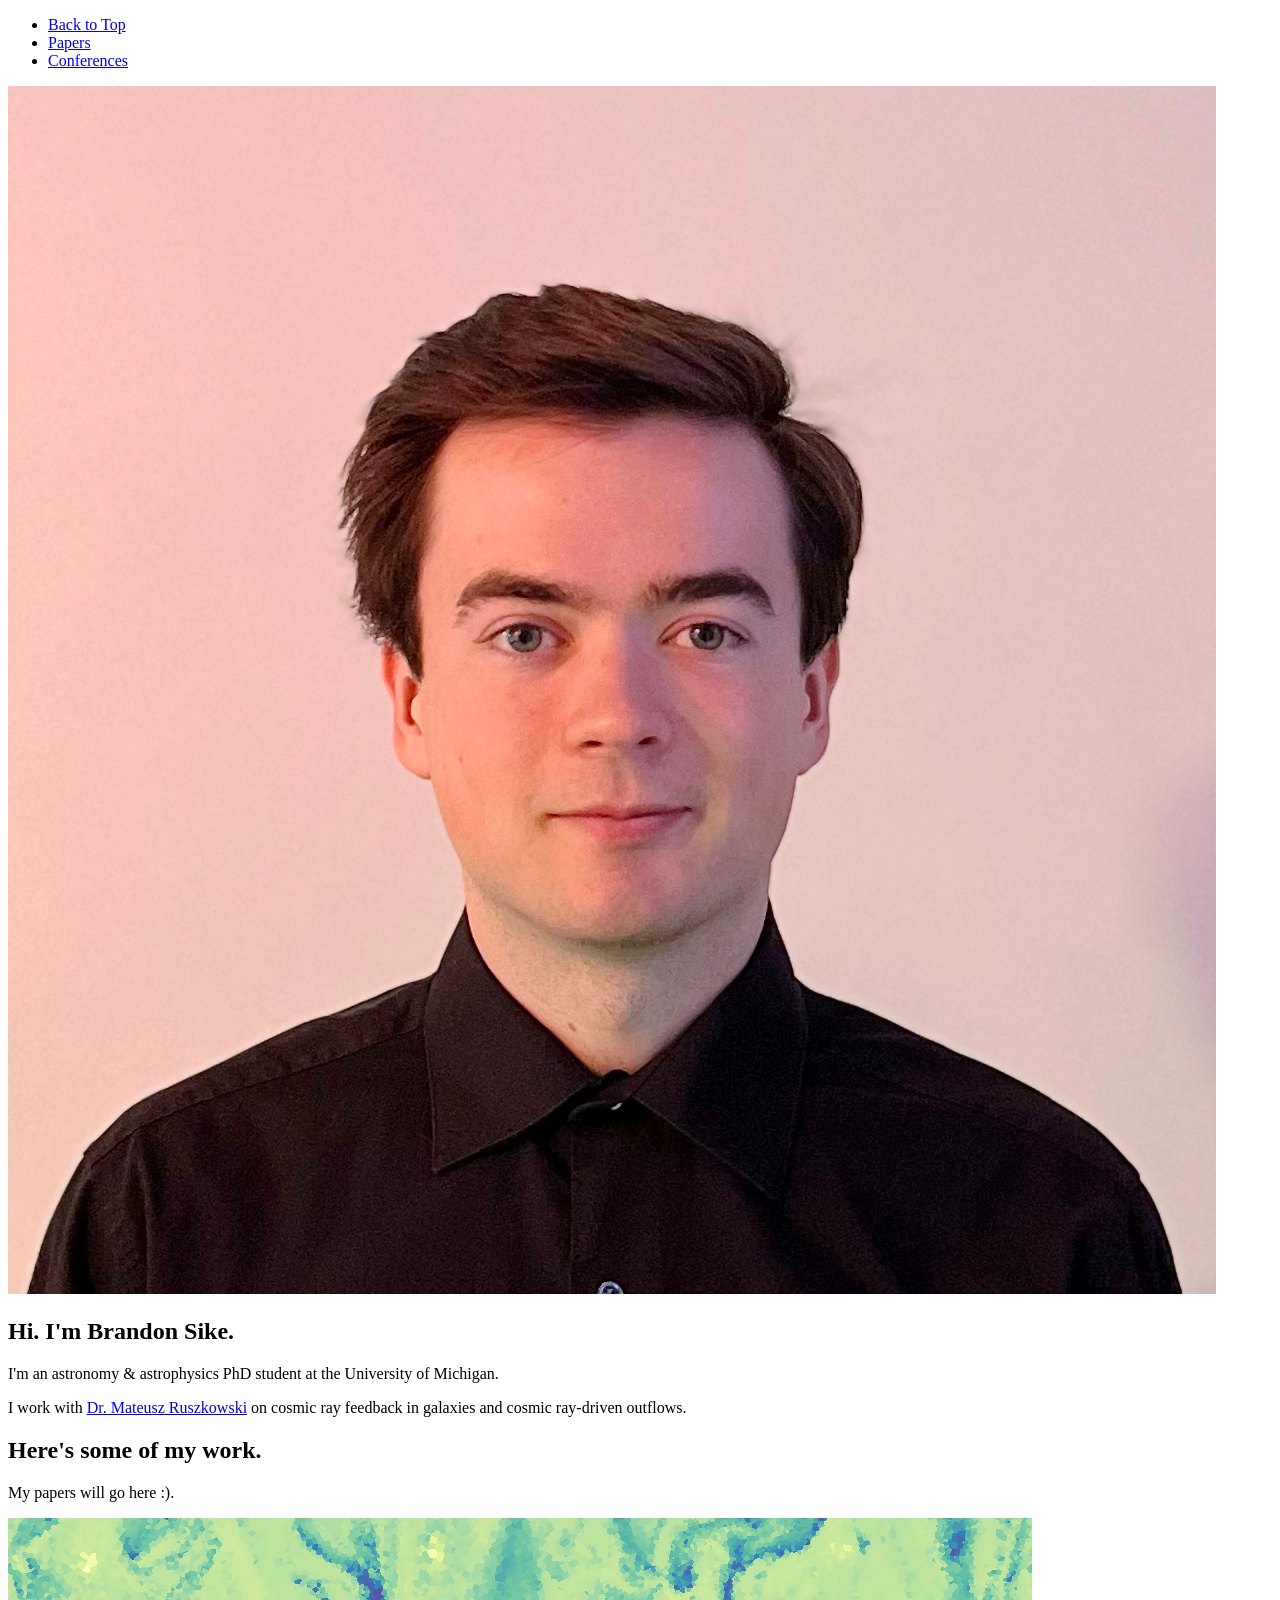
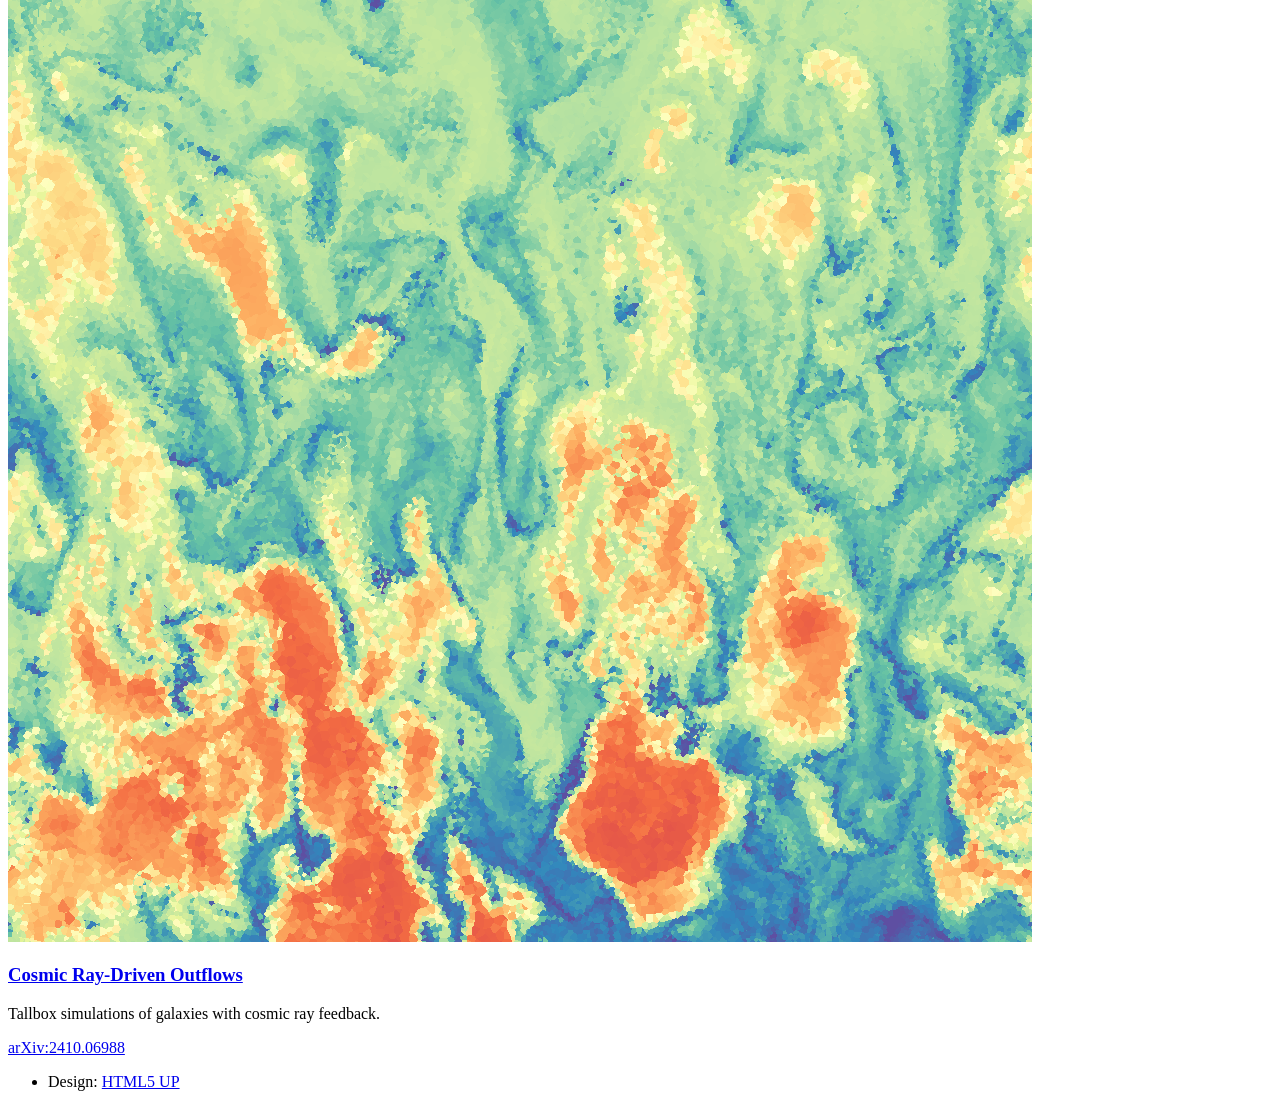
==== index.html @ 1cff04b9 "Fixed projects." ====
<!DOCTYPE HTML>
<!--
	Miniport by HTML5 UP
	html5up.net | @ajlkn
	Free for personal and commercial use under the CCA 3.0 license (html5up.net/license)
-->
<html>
	<head>
		<title>Brandon Sike</title>
		<meta charset="utf-8" />
		<meta name="viewport" content="width=device-width, initial-scale=1, user-scalable=no" />
		<link rel="stylesheet" href="assets/css/main.css" />
	</head>
	<body class="is-preload">

		<!-- Nav -->
			<nav id="nav">
				<ul class="container">
					<li><a href="#top">Back to Top</a></li>
					<!--<li><a href="#work">Work</a></li>-->
					<li><a href="#papers">Papers</a></li>
					<li><a href="/conferences/index.html">Conferences</a></li>
				</ul>
			</nav>

		<!-- Home -->
			<article id="top" class="wrapper style1">
				<div class="container">
					<div class="row">
						<div class="col-4 col-5-large col-12-medium">
							<span class="image fit"><img src="/images/head_shot.jpg" alt="Picture of my face." /></span>
						</div>
						<div class="col-8 col-7-large col-12-medium">
							<header>
								<h1>Hi. I'm <strong>Brandon Sike</strong>.</h1>
							</header>
							<p>I'm an astronomy & astrophysics PhD student at the University of Michigan.</p>
							<p>I work with <a href="https://lsa.umich.edu/astro/people/core-faculty/mateuszr.html">Dr. Mateusz Ruszkowski</a> on cosmic ray feedback in galaxies and cosmic ray-driven outflows.</p>
						</div>
					</div>
				</div>
			</article>

		<!-- Work -->
		 <!--
			<article id="work" class="wrapper style2">
				<div class="container">
					<header>
						<h2>This website is a work in progress.</h2>
						<p>And so is my career (first year grad student btw). Here's where I will put all the things I do.</p>
					</header>
					<div class="row aln-center">
						<div class="col-4 col-6-medium col-12-small">
							<section class="box style1">
								<span class="icon featured fa-comments"></span>
								<h3>Cosmic Ray Feedback in Galaxies</h3>
								<p>Ornare nulla proin odio consequat sapien vestibulum ipsum primis sed amet consequat lorem dolore.</p>
							</section>
						</div>
						<div class="col-4 col-6-medium col-12-small">
							<section class="box style1">
								<span class="icon solid featured fa-camera-retro"></span>
								<h3>Cosmic Ray-Driven Outflows</h3>
								<p>Ornare nulla proin odio consequat sapien vestibulum ipsum primis sed amet consequat lorem dolore.</p>
							</section>
						</div>
						<div class="col-4 col-6-medium col-12-small">
							<section class="box style1">
								<span class="icon featured fa-thumbs-up"></span>
								<h3>Galaxy Cluster Mergers</h3>
								<p>Ornare nulla proin odio consequat sapien vestibulum ipsum primis sed amet consequat lorem dolore.</p>
							</section>
						</div>
					</div>
					<footer>
						<p>Lorem ipsum dolor sit sapien vestibulum ipsum primis?</p>
						<a href="#portfolio" class="button large scrolly">See some of my recent work</a>
					</footer>
				</div>
			</article>
			-->

		<!-- Portfolio -->
			<article id="papers" class="wrapper style3">
				<div class="container">
					<header>
						<h2>Here's some of my work.</h2>
						<p>My papers will go here :).</p>
					</header>
					<div class="row">
						<div class="col-4 col-6-medium col-12-small">
							<article class="box style2">
								<a href="#" class="image featured"><img src="images/outflow_example.png" alt="Temperature slice from simulations." /></a>
								<h3><a href="/projects/tallbox">Cosmic Ray-Driven Outflows</a></h3>
								<p>Tallbox simulations of galaxies with cosmic ray feedback.</p>
								<a href="https://arxiv.org/abs/2410.06988">arXiv:2410.06988</a>
							</article>
						</div>
						<!--
						<div class="col-4 col-6-medium col-12-small">
							<article class="box style2">
								<a href="#" class="image featured"><img src="images/pic02.jpg" alt="" /></a>
								<h3><a href="#">Galaxy Cluster Mergers</a></h3>
								<p>Isolated simulations and in cosmological simulations.</p>
							</article>
						</div>
						<div class="col-4 col-6-medium col-12-small">
							<article class="box style2">
								<a href="#" class="image featured"><img src="images/pic03.jpg" alt="" /></a>
								<h3><a href="#">Lorem ipsum</a></h3>
								<p>Ornare nulla proin odio consequat.</p>
							</article>
						</div>
						<div class="col-4 col-6-medium col-12-small">
							<article class="box style2">
								<a href="#" class="image featured"><img src="images/pic04.jpg" alt="" /></a>
								<h3><a href="#">Tempus dolore</a></h3>
								<p>Ornare nulla proin odio consequat.</p>
							</article>
						</div>
						<div class="col-4 col-6-medium col-12-small">
							<article class="box style2">
								<a href="#" class="image featured"><img src="images/pic05.jpg" alt="" /></a>
								<h3><a href="#">Feugiat aliquam</a></h3>
								<p>Ornare nulla proin odio consequat.</p>
							</article>
						</div>
						<div class="col-4 col-6-medium col-12-small">
							<article class="box style2">
								<a href="#" class="image featured"><img src="images/pic06.jpg" alt="" /></a>
								<h3><a href="#">Sed amet ornare</a></h3>
								<p>Ornare nulla proin odio consequat.</p>
							</article>
						</div>
						-->
					</div>
					<!--
					<footer>
						<p>End page?</p>
						<!- - <a href="#contact" class="button large scrolly">Get in touch with me</a> - ->
					</footer>
					-->
				</div>
			</article>

		<!-- Contact -->
<!--
			<article id="contact" class="wrapper style4">
				<div class="container medium">
					<header>
						<h2>Have me make stuff for you.</h2>
						<p>Ornare nulla proin odio consequat sapien vestibulum ipsum.</p>
					</header>
					<div class="row">
						<div class="col-12">
							<form method="post" action="#">
								<div class="row">
									<div class="col-6 col-12-small">
										<input type="text" name="name" id="name" placeholder="Name" />
									</div>
									<div class="col-6 col-12-small">
										<input type="text" name="email" id="email" placeholder="Email" />
									</div>
									<div class="col-12">
										<input type="text" name="subject" id="subject" placeholder="Subject" />
									</div>
									<div class="col-12">
										<textarea name="message" id="message" placeholder="Message"></textarea>
									</div>
									<div class="col-12">
										<ul class="actions">
											<li><input type="submit" value="Send Message" /></li>
											<li><input type="reset" value="Clear Form" class="alt" /></li>
										</ul>
									</div>
								</div>
							</form>
						</div>
						<div class="col-12">
							<hr />
							<h3>Find me on ...</h3>
							<ul class="social">
								<li><a href="#" class="icon brands fa-twitter"><span class="label">Twitter</span></a></li>
								<li><a href="#" class="icon brands fa-facebook-f"><span class="label">Facebook</span></a></li>
								<li><a href="#" class="icon brands fa-dribbble"><span class="label">Dribbble</span></a></li>
								<li><a href="#" class="icon brands fa-linkedin-in"><span class="label">LinkedIn</span></a></li>
								<li><a href="#" class="icon brands fa-tumblr"><span class="label">Tumblr</span></a></li>
								<li><a href="#" class="icon brands fa-google-plus"><span class="label">Google+</span></a></li>
								<li><a href="#" class="icon brands fa-github"><span class="label">Github</span></a></li>
								<!- -
								<li><a href="#" class="icon solid fa-rss"><span>RSS</span></a></li>
								<li><a href="#" class="icon brands fa-instagram"><span>Instagram</span></a></li>
								<li><a href="#" class="icon brands fa-foursquare"><span>Foursquare</span></a></li>
								<li><a href="#" class="icon brands fa-skype"><span>Skype</span></a></li>
								<li><a href="#" class="icon brands fa-soundcloud"><span>Soundcloud</span></a></li>
								<li><a href="#" class="icon brands fa-youtube"><span>YouTube</span></a></li>
								<li><a href="#" class="icon brands fa-blogger"><span>Blogger</span></a></li>
								<li><a href="#" class="icon brands fa-flickr"><span>Flickr</span></a></li>
								<li><a href="#" class="icon brands fa-vimeo"><span>Vimeo</span></a></li>
								- ->
							</ul>
							<hr />
						</div>
					</div>
				</div>
			</article>
-->
	<footer>
		<ul id="copyright">
			<!--<li>&copy; Brandon Sike. All rights reserved.</li>-->
			<li>Design: <a href="http://html5up.net">HTML5 UP</a></li>
		</ul>
	</footer>
		<!-- Scripts -->
			<script src="/assets/js/jquery.min.js"></script>
			<script src="/assets/js/jquery.scrolly.min.js"></script>
			<script src="/assets/js/browser.min.js"></script>
			<script src="/assets/js/breakpoints.min.js"></script>
			<script src="/assets/js/util.js"></script>
			<script src="/assets/js/main.js"></script>

	</body>
</html>
---- assets/css/main.css ----
@import url("https://fonts.googleapis.com/css?family=Open+Sans:300,300italic,600,600italic,700");
@import url("fontawesome-all.min.css");

/*
	Miniport by HTML5 UP
	html5up.net | @ajlkn
	Free for personal and commercial use under the CCA 3.0 license (html5up.net/license)
*/

html, body, div, span, applet, object,
iframe, h1, h2, h3, h4, h5, h6, p, blockquote,
pre, a, abbr, acronym, address, big, cite,
code, del, dfn, em, img, ins, kbd, q, s, samp,
small, strike, strong, sub, sup, tt, var, b,
u, i, center, dl, dt, dd, ol, ul, li, fieldset,
form, label, legend, table, caption, tbody,
tfoot, thead, tr, th, td, article, aside,
canvas, details, embed, figure, figcaption,
footer, header, hgroup, menu, nav, output, ruby,
section, summary, time, mark, audio, video {
	margin: 0;
	padding: 0;
	border: 0;
	font-size: 100%;
	font: inherit;
	vertical-align: baseline;}

article, aside, details, figcaption, figure,
footer, header, hgroup, menu, nav, section {
	display: block;}

body {
	line-height: 1;
}

ol, ul {
	list-style: none;
}

blockquote, q {
	quotes: none;
}

	blockquote:before, blockquote:after, q:before, q:after {
		content: '';
		content: none;
	}

table {
	border-collapse: collapse;
	border-spacing: 0;
}

body {
	-webkit-text-size-adjust: none;
}

mark {
	background-color: transparent;
	color: inherit;
}

input::-moz-focus-inner {
	border: 0;
	padding: 0;
}

input, select, textarea {
	-moz-appearance: none;
	-webkit-appearance: none;
	-ms-appearance: none;
	appearance: none;
}

/* Basic */

	html {
		box-sizing: border-box;
	}

	*, *:before, *:after {
		box-sizing: inherit;
	}

	body {
		padding-top: 3.5em;
	}

		body.is-preload *, body.is-preload *:before, body.is-preload *:after {
			-moz-animation: none !important;
			-webkit-animation: none !important;
			-ms-animation: none !important;
			animation: none !important;
			-moz-transition: none !important;
			-webkit-transition: none !important;
			-ms-transition: none !important;
			transition: none !important;
		}

	body, input, textarea, select {
		font-family: 'Open Sans', sans-serif;
		line-height: 1.85em;
		color: #888;
		font-weight: 300;
		font-size: 13pt;
	}

	a {
		-moz-transition: color .2s ease-in-out;
		-webkit-transition: color .2s ease-in-out;
		-ms-transition: color .2s ease-in-out;
		transition: color .2s ease-in-out;
		color: #43B3E0;
		text-decoration: underline;
	}

		a:hover {
			color: #43bff0 !important;
		}

		a img {
			border: 0;
		}

	b, strong {
		font-weight: 600;
		color: #3e3e3e;
	}

	i, em {
		font-style: italic;
	}

	sub {
		position: relative;
		top: 0.5em;
		font-size: 0.8em;
	}

	sup {
		position: relative;
		top: -0.5em;
		font-size: 0.8em;
	}

	blockquote {
		border-left: solid 0.75em #eee;
		padding: 1em 0 1em 1.5em;
		font-style: italic;
	}

	h1, h2, h3, h4, h5, h6 {
		color: #3e3e3e;
		margin: 0 0 0.75em 0;
	}

	h1 a, h2 a, h3 a, h4 a, h5 a, h6 a {
		text-decoration: none;
		color: inherit;
	}

	h2, h3, h4, h5, h6 {
		font-weight: 700;
	}

	h1 {
		font-size: 3.25em;
		letter-spacing: -0.025em;
		font-weight: 300;
	}

		h1 strong {
			font-weight: 700;
		}

	h2 {
		font-size: 2em;
		letter-spacing: -0.015em;
	}

	h3 {
		font-size: 1.5em;
		letter-spacing: -0.015em;
	}

	em, i {
		font-style: italic;
	}

	br.clear {
		clear: both;
	}

	hr {
		border: 0;
		border-top: solid 1px #444;
		border-top-color: rgba(0, 0, 0, 0.35);
		box-shadow: 0px 1px 0px 0px rgba(255, 255, 255, 0.1);
		height: 1px;
		margin: 3em 0;
	}

	p, ul, ol, dl, table {
		margin-bottom: 2em;
	}

	header {
		margin: 0 0 3em 0;
	}

		header > p {
			font-size: 1.25em;
			margin: 0;
		}

	footer {
		margin: 3em 0 0 0;
	}

		footer > p {
			font-size: 1.25em;
		}

/* Container */

	.container {
		margin: 0 auto;
		max-width: calc(100% - 50px);
		width: 1200px;
	}

		.container.medium {
			width: 900px;
		}

		@media screen and (max-width: 1680px) {

			.container {
				width: 1200px;
			}

				.container.medium {
					width: 900px;
				}

		}

		@media screen and (max-width: 1280px) {

			.container {
				width: 960px;
			}

				.container.medium {
					width: 720px;
				}

		}

		@media screen and (max-width: 980px) {

			.container {
				width: 100%;
			}

				.container.medium {
					width: 75%;
				}

		}

		@media screen and (max-width: 736px) {

			.container {
				width: 100%;
				max-width: calc(100% - 30px);
			}

				.container.medium {
					width: 100%;
				}

		}

/* Row */

	.row {
		display: flex;
		flex-wrap: wrap;
		box-sizing: border-box;
		align-items: stretch;
	}

		.row > * {
			box-sizing: border-box;
		}

		.row.gtr-uniform > * > :last-child {
			margin-bottom: 0;
		}

		.row.aln-left {
			justify-content: flex-start;
		}

		.row.aln-center {
			justify-content: center;
		}

		.row.aln-right {
			justify-content: flex-end;
		}

		.row.aln-top {
			align-items: flex-start;
		}

		.row.aln-middle {
			align-items: center;
		}

		.row.aln-bottom {
			align-items: flex-end;
		}

		.row > .imp {
			order: -1;
		}

		.row > .col-1 {
			width: 8.33333%;
		}

		.row > .off-1 {
			margin-left: 8.33333%;
		}

		.row > .col-2 {
			width: 16.66667%;
		}

		.row > .off-2 {
			margin-left: 16.66667%;
		}

		.row > .col-3 {
			width: 25%;
		}

		.row > .off-3 {
			margin-left: 25%;
		}

		.row > .col-4 {
			width: 33.33333%;
		}

		.row > .off-4 {
			margin-left: 33.33333%;
		}

		.row > .col-5 {
			width: 41.66667%;
		}

		.row > .off-5 {
			margin-left: 41.66667%;
		}

		.row > .col-6 {
			width: 50%;
		}

		.row > .off-6 {
			margin-left: 50%;
		}

		.row > .col-7 {
			width: 58.33333%;
		}

		.row > .off-7 {
			margin-left: 58.33333%;
		}

		.row > .col-8 {
			width: 66.66667%;
		}

		.row > .off-8 {
			margin-left: 66.66667%;
		}

		.row > .col-9 {
			width: 75%;
		}

		.row > .off-9 {
			margin-left: 75%;
		}

		.row > .col-10 {
			width: 83.33333%;
		}

		.row > .off-10 {
			margin-left: 83.33333%;
		}

		.row > .col-11 {
			width: 91.66667%;
		}

		.row > .off-11 {
			margin-left: 91.66667%;
		}

		.row > .col-12 {
			width: 100%;
		}

		.row > .off-12 {
			margin-left: 100%;
		}

		.row.gtr-0 {
			margin-top: 0px;
			margin-left: 0px;
		}

			.row.gtr-0 > * {
				padding: 0px 0 0 0px;
			}

			.row.gtr-0.gtr-uniform {
				margin-top: 0px;
			}

				.row.gtr-0.gtr-uniform > * {
					padding-top: 0px;
				}

		.row.gtr-25 {
			margin-top: -6.25px;
			margin-left: -6.25px;
		}

			.row.gtr-25 > * {
				padding: 6.25px 0 0 6.25px;
			}

			.row.gtr-25.gtr-uniform {
				margin-top: -6.25px;
			}

				.row.gtr-25.gtr-uniform > * {
					padding-top: 6.25px;
				}

		.row.gtr-50 {
			margin-top: -12.5px;
			margin-left: -12.5px;
		}

			.row.gtr-50 > * {
				padding: 12.5px 0 0 12.5px;
			}

			.row.gtr-50.gtr-uniform {
				margin-top: -12.5px;
			}

				.row.gtr-50.gtr-uniform > * {
					padding-top: 12.5px;
				}

		.row {
			margin-top: -25px;
			margin-left: -25px;
		}

			.row > * {
				padding: 25px 0 0 25px;
			}

			.row.gtr-uniform {
				margin-top: -25px;
			}

				.row.gtr-uniform > * {
					padding-top: 25px;
				}

		.row.gtr-150 {
			margin-top: -37.5px;
			margin-left: -37.5px;
		}

			.row.gtr-150 > * {
				padding: 37.5px 0 0 37.5px;
			}

			.row.gtr-150.gtr-uniform {
				margin-top: -37.5px;
			}

				.row.gtr-150.gtr-uniform > * {
					padding-top: 37.5px;
				}

		.row.gtr-200 {
			margin-top: -50px;
			margin-left: -50px;
		}

			.row.gtr-200 > * {
				padding: 50px 0 0 50px;
			}

			.row.gtr-200.gtr-uniform {
				margin-top: -50px;
			}

				.row.gtr-200.gtr-uniform > * {
					padding-top: 50px;
				}

		@media screen and (max-width: 1680px) {

			.row {
				display: flex;
				flex-wrap: wrap;
				box-sizing: border-box;
				align-items: stretch;
			}

				.row > * {
					box-sizing: border-box;
				}

				.row.gtr-uniform > * > :last-child {
					margin-bottom: 0;
				}

				.row.aln-left {
					justify-content: flex-start;
				}

				.row.aln-center {
					justify-content: center;
				}

				.row.aln-right {
					justify-content: flex-end;
				}

				.row.aln-top {
					align-items: flex-start;
				}

				.row.aln-middle {
					align-items: center;
				}

				.row.aln-bottom {
					align-items: flex-end;
				}

				.row > .imp-xlarge {
					order: -1;
				}

				.row > .col-1-xlarge {
					width: 8.33333%;
				}

				.row > .off-1-xlarge {
					margin-left: 8.33333%;
				}

				.row > .col-2-xlarge {
					width: 16.66667%;
				}

				.row > .off-2-xlarge {
					margin-left: 16.66667%;
				}

				.row > .col-3-xlarge {
					width: 25%;
				}

				.row > .off-3-xlarge {
					margin-left: 25%;
				}

				.row > .col-4-xlarge {
					width: 33.33333%;
				}

				.row > .off-4-xlarge {
					margin-left: 33.33333%;
				}

				.row > .col-5-xlarge {
					width: 41.66667%;
				}

				.row > .off-5-xlarge {
					margin-left: 41.66667%;
				}

				.row > .col-6-xlarge {
					width: 50%;
				}

				.row > .off-6-xlarge {
					margin-left: 50%;
				}

				.row > .col-7-xlarge {
					width: 58.33333%;
				}

				.row > .off-7-xlarge {
					margin-left: 58.33333%;
				}

				.row > .col-8-xlarge {
					width: 66.66667%;
				}

				.row > .off-8-xlarge {
					margin-left: 66.66667%;
				}

				.row > .col-9-xlarge {
					width: 75%;
				}

				.row > .off-9-xlarge {
					margin-left: 75%;
				}

				.row > .col-10-xlarge {
					width: 83.33333%;
				}

				.row > .off-10-xlarge {
					margin-left: 83.33333%;
				}

				.row > .col-11-xlarge {
					width: 91.66667%;
				}

				.row > .off-11-xlarge {
					margin-left: 91.66667%;
				}

				.row > .col-12-xlarge {
					width: 100%;
				}

				.row > .off-12-xlarge {
					margin-left: 100%;
				}

				.row.gtr-0 {
					margin-top: 0px;
					margin-left: 0px;
				}

					.row.gtr-0 > * {
						padding: 0px 0 0 0px;
					}

					.row.gtr-0.gtr-uniform {
						margin-top: 0px;
					}

						.row.gtr-0.gtr-uniform > * {
							padding-top: 0px;
						}

				.row.gtr-25 {
					margin-top: -6.25px;
					margin-left: -6.25px;
				}

					.row.gtr-25 > * {
						padding: 6.25px 0 0 6.25px;
					}

					.row.gtr-25.gtr-uniform {
						margin-top: -6.25px;
					}

						.row.gtr-25.gtr-uniform > * {
							padding-top: 6.25px;
						}

				.row.gtr-50 {
					margin-top: -12.5px;
					margin-left: -12.5px;
				}

					.row.gtr-50 > * {
						padding: 12.5px 0 0 12.5px;
					}

					.row.gtr-50.gtr-uniform {
						margin-top: -12.5px;
					}

						.row.gtr-50.gtr-uniform > * {
							padding-top: 12.5px;
						}

				.row {
					margin-top: -25px;
					margin-left: -25px;
				}

					.row > * {
						padding: 25px 0 0 25px;
					}

					.row.gtr-uniform {
						margin-top: -25px;
					}

						.row.gtr-uniform > * {
							padding-top: 25px;
						}

				.row.gtr-150 {
					margin-top: -37.5px;
					margin-left: -37.5px;
				}

					.row.gtr-150 > * {
						padding: 37.5px 0 0 37.5px;
					}

					.row.gtr-150.gtr-uniform {
						margin-top: -37.5px;
					}

						.row.gtr-150.gtr-uniform > * {
							padding-top: 37.5px;
						}

				.row.gtr-200 {
					margin-top: -50px;
					margin-left: -50px;
				}

					.row.gtr-200 > * {
						padding: 50px 0 0 50px;
					}

					.row.gtr-200.gtr-uniform {
						margin-top: -50px;
					}

						.row.gtr-200.gtr-uniform > * {
							padding-top: 50px;
						}

		}

		@media screen and (max-width: 1280px) {

			.row {
				display: flex;
				flex-wrap: wrap;
				box-sizing: border-box;
				align-items: stretch;
			}

				.row > * {
					box-sizing: border-box;
				}

				.row.gtr-uniform > * > :last-child {
					margin-bottom: 0;
				}

				.row.aln-left {
					justify-content: flex-start;
				}

				.row.aln-center {
					justify-content: center;
				}

				.row.aln-right {
					justify-content: flex-end;
				}

				.row.aln-top {
					align-items: flex-start;
				}

				.row.aln-middle {
					align-items: center;
				}

				.row.aln-bottom {
					align-items: flex-end;
				}

				.row > .imp-large {
					order: -1;
				}

				.row > .col-1-large {
					width: 8.33333%;
				}

				.row > .off-1-large {
					margin-left: 8.33333%;
				}

				.row > .col-2-large {
					width: 16.66667%;
				}

				.row > .off-2-large {
					margin-left: 16.66667%;
				}

				.row > .col-3-large {
					width: 25%;
				}

				.row > .off-3-large {
					margin-left: 25%;
				}

				.row > .col-4-large {
					width: 33.33333%;
				}

				.row > .off-4-large {
					margin-left: 33.33333%;
				}

				.row > .col-5-large {
					width: 41.66667%;
				}

				.row > .off-5-large {
					margin-left: 41.66667%;
				}

				.row > .col-6-large {
					width: 50%;
				}

				.row > .off-6-large {
					margin-left: 50%;
				}

				.row > .col-7-large {
					width: 58.33333%;
				}

				.row > .off-7-large {
					margin-left: 58.33333%;
				}

				.row > .col-8-large {
					width: 66.66667%;
				}

				.row > .off-8-large {
					margin-left: 66.66667%;
				}

				.row > .col-9-large {
					width: 75%;
				}

				.row > .off-9-large {
					margin-left: 75%;
				}

				.row > .col-10-large {
					width: 83.33333%;
				}

				.row > .off-10-large {
					margin-left: 83.33333%;
				}

				.row > .col-11-large {
					width: 91.66667%;
				}

				.row > .off-11-large {
					margin-left: 91.66667%;
				}

				.row > .col-12-large {
					width: 100%;
				}

				.row > .off-12-large {
					margin-left: 100%;
				}

				.row.gtr-0 {
					margin-top: 0px;
					margin-left: 0px;
				}

					.row.gtr-0 > * {
						padding: 0px 0 0 0px;
					}

					.row.gtr-0.gtr-uniform {
						margin-top: 0px;
					}

						.row.gtr-0.gtr-uniform > * {
							padding-top: 0px;
						}

				.row.gtr-25 {
					margin-top: -6.25px;
					margin-left: -6.25px;
				}

					.row.gtr-25 > * {
						padding: 6.25px 0 0 6.25px;
					}

					.row.gtr-25.gtr-uniform {
						margin-top: -6.25px;
					}

						.row.gtr-25.gtr-uniform > * {
							padding-top: 6.25px;
						}

				.row.gtr-50 {
					margin-top: -12.5px;
					margin-left: -12.5px;
				}

					.row.gtr-50 > * {
						padding: 12.5px 0 0 12.5px;
					}

					.row.gtr-50.gtr-uniform {
						margin-top: -12.5px;
					}

						.row.gtr-50.gtr-uniform > * {
							padding-top: 12.5px;
						}

				.row {
					margin-top: -25px;
					margin-left: -25px;
				}

					.row > * {
						padding: 25px 0 0 25px;
					}

					.row.gtr-uniform {
						margin-top: -25px;
					}

						.row.gtr-uniform > * {
							padding-top: 25px;
						}

				.row.gtr-150 {
					margin-top: -37.5px;
					margin-left: -37.5px;
				}

					.row.gtr-150 > * {
						padding: 37.5px 0 0 37.5px;
					}

					.row.gtr-150.gtr-uniform {
						margin-top: -37.5px;
					}

						.row.gtr-150.gtr-uniform > * {
							padding-top: 37.5px;
						}

				.row.gtr-200 {
					margin-top: -50px;
					margin-left: -50px;
				}

					.row.gtr-200 > * {
						padding: 50px 0 0 50px;
					}

					.row.gtr-200.gtr-uniform {
						margin-top: -50px;
					}

						.row.gtr-200.gtr-uniform > * {
							padding-top: 50px;
						}

		}

		@media screen and (max-width: 980px) {

			.row {
				display: flex;
				flex-wrap: wrap;
				box-sizing: border-box;
				align-items: stretch;
			}

				.row > * {
					box-sizing: border-box;
				}

				.row.gtr-uniform > * > :last-child {
					margin-bottom: 0;
				}

				.row.aln-left {
					justify-content: flex-start;
				}

				.row.aln-center {
					justify-content: center;
				}

				.row.aln-right {
					justify-content: flex-end;
				}

				.row.aln-top {
					align-items: flex-start;
				}

				.row.aln-middle {
					align-items: center;
				}

				.row.aln-bottom {
					align-items: flex-end;
				}

				.row > .imp-medium {
					order: -1;
				}

				.row > .col-1-medium {
					width: 8.33333%;
				}

				.row > .off-1-medium {
					margin-left: 8.33333%;
				}

				.row > .col-2-medium {
					width: 16.66667%;
				}

				.row > .off-2-medium {
					margin-left: 16.66667%;
				}

				.row > .col-3-medium {
					width: 25%;
				}

				.row > .off-3-medium {
					margin-left: 25%;
				}

				.row > .col-4-medium {
					width: 33.33333%;
				}

				.row > .off-4-medium {
					margin-left: 33.33333%;
				}

				.row > .col-5-medium {
					width: 41.66667%;
				}

				.row > .off-5-medium {
					margin-left: 41.66667%;
				}

				.row > .col-6-medium {
					width: 50%;
				}

				.row > .off-6-medium {
					margin-left: 50%;
				}

				.row > .col-7-medium {
					width: 58.33333%;
				}

				.row > .off-7-medium {
					margin-left: 58.33333%;
				}

				.row > .col-8-medium {
					width: 66.66667%;
				}

				.row > .off-8-medium {
					margin-left: 66.66667%;
				}

				.row > .col-9-medium {
					width: 75%;
				}

				.row > .off-9-medium {
					margin-left: 75%;
				}

				.row > .col-10-medium {
					width: 83.33333%;
				}

				.row > .off-10-medium {
					margin-left: 83.33333%;
				}

				.row > .col-11-medium {
					width: 91.66667%;
				}

				.row > .off-11-medium {
					margin-left: 91.66667%;
				}

				.row > .col-12-medium {
					width: 100%;
				}

				.row > .off-12-medium {
					margin-left: 100%;
				}

				.row.gtr-0 {
					margin-top: 0px;
					margin-left: 0px;
				}

					.row.gtr-0 > * {
						padding: 0px 0 0 0px;
					}

					.row.gtr-0.gtr-uniform {
						margin-top: 0px;
					}

						.row.gtr-0.gtr-uniform > * {
							padding-top: 0px;
						}

				.row.gtr-25 {
					margin-top: -6.25px;
					margin-left: -6.25px;
				}

					.row.gtr-25 > * {
						padding: 6.25px 0 0 6.25px;
					}

					.row.gtr-25.gtr-uniform {
						margin-top: -6.25px;
					}

						.row.gtr-25.gtr-uniform > * {
							padding-top: 6.25px;
						}

				.row.gtr-50 {
					margin-top: -12.5px;
					margin-left: -12.5px;
				}

					.row.gtr-50 > * {
						padding: 12.5px 0 0 12.5px;
					}

					.row.gtr-50.gtr-uniform {
						margin-top: -12.5px;
					}

						.row.gtr-50.gtr-uniform > * {
							padding-top: 12.5px;
						}

				.row {
					margin-top: -25px;
					margin-left: -25px;
				}

					.row > * {
						padding: 25px 0 0 25px;
					}

					.row.gtr-uniform {
						margin-top: -25px;
					}

						.row.gtr-uniform > * {
							padding-top: 25px;
						}

				.row.gtr-150 {
					margin-top: -37.5px;
					margin-left: -37.5px;
				}

					.row.gtr-150 > * {
						padding: 37.5px 0 0 37.5px;
					}

					.row.gtr-150.gtr-uniform {
						margin-top: -37.5px;
					}

						.row.gtr-150.gtr-uniform > * {
							padding-top: 37.5px;
						}

				.row.gtr-200 {
					margin-top: -50px;
					margin-left: -50px;
				}

					.row.gtr-200 > * {
						padding: 50px 0 0 50px;
					}

					.row.gtr-200.gtr-uniform {
						margin-top: -50px;
					}

						.row.gtr-200.gtr-uniform > * {
							padding-top: 50px;
						}

		}

		@media screen and (max-width: 736px) {

			.row {
				display: flex;
				flex-wrap: wrap;
				box-sizing: border-box;
				align-items: stretch;
			}

				.row > * {
					box-sizing: border-box;
				}

				.row.gtr-uniform > * > :last-child {
					margin-bottom: 0;
				}

				.row.aln-left {
					justify-content: flex-start;
				}

				.row.aln-center {
					justify-content: center;
				}

				.row.aln-right {
					justify-content: flex-end;
				}

				.row.aln-top {
					align-items: flex-start;
				}

				.row.aln-middle {
					align-items: center;
				}

				.row.aln-bottom {
					align-items: flex-end;
				}

				.row > .imp-small {
					order: -1;
				}

				.row > .col-1-small {
					width: 8.33333%;
				}

				.row > .off-1-small {
					margin-left: 8.33333%;
				}

				.row > .col-2-small {
					width: 16.66667%;
				}

				.row > .off-2-small {
					margin-left: 16.66667%;
				}

				.row > .col-3-small {
					width: 25%;
				}

				.row > .off-3-small {
					margin-left: 25%;
				}

				.row > .col-4-small {
					width: 33.33333%;
				}

				.row > .off-4-small {
					margin-left: 33.33333%;
				}

				.row > .col-5-small {
					width: 41.66667%;
				}

				.row > .off-5-small {
					margin-left: 41.66667%;
				}

				.row > .col-6-small {
					width: 50%;
				}

				.row > .off-6-small {
					margin-left: 50%;
				}

				.row > .col-7-small {
					width: 58.33333%;
				}

				.row > .off-7-small {
					margin-left: 58.33333%;
				}

				.row > .col-8-small {
					width: 66.66667%;
				}

				.row > .off-8-small {
					margin-left: 66.66667%;
				}

				.row > .col-9-small {
					width: 75%;
				}

				.row > .off-9-small {
					margin-left: 75%;
				}

				.row > .col-10-small {
					width: 83.33333%;
				}

				.row > .off-10-small {
					margin-left: 83.33333%;
				}

				.row > .col-11-small {
					width: 91.66667%;
				}

				.row > .off-11-small {
					margin-left: 91.66667%;
				}

				.row > .col-12-small {
					width: 100%;
				}

				.row > .off-12-small {
					margin-left: 100%;
				}

				.row.gtr-0 {
					margin-top: 0px;
					margin-left: 0px;
				}

					.row.gtr-0 > * {
						padding: 0px 0 0 0px;
					}

					.row.gtr-0.gtr-uniform {
						margin-top: 0px;
					}

						.row.gtr-0.gtr-uniform > * {
							padding-top: 0px;
						}

				.row.gtr-25 {
					margin-top: -3.75px;
					margin-left: -3.75px;
				}

					.row.gtr-25 > * {
						padding: 3.75px 0 0 3.75px;
					}

					.row.gtr-25.gtr-uniform {
						margin-top: -3.75px;
					}

						.row.gtr-25.gtr-uniform > * {
							padding-top: 3.75px;
						}

				.row.gtr-50 {
					margin-top: -7.5px;
					margin-left: -7.5px;
				}

					.row.gtr-50 > * {
						padding: 7.5px 0 0 7.5px;
					}

					.row.gtr-50.gtr-uniform {
						margin-top: -7.5px;
					}

						.row.gtr-50.gtr-uniform > * {
							padding-top: 7.5px;
						}

				.row {
					margin-top: -15px;
					margin-left: -15px;
				}

					.row > * {
						padding: 15px 0 0 15px;
					}

					.row.gtr-uniform {
						margin-top: -15px;
					}

						.row.gtr-uniform > * {
							padding-top: 15px;
						}

				.row.gtr-150 {
					margin-top: -22.5px;
					margin-left: -22.5px;
				}

					.row.gtr-150 > * {
						padding: 22.5px 0 0 22.5px;
					}

					.row.gtr-150.gtr-uniform {
						margin-top: -22.5px;
					}

						.row.gtr-150.gtr-uniform > * {
							padding-top: 22.5px;
						}

				.row.gtr-200 {
					margin-top: -30px;
					margin-left: -30px;
				}

					.row.gtr-200 > * {
						padding: 30px 0 0 30px;
					}

					.row.gtr-200.gtr-uniform {
						margin-top: -30px;
					}

						.row.gtr-200.gtr-uniform > * {
							padding-top: 30px;
						}

		}

/* Form */

	form label {
		color: #3e3e3e;
		font-weight: 700;
		display: block;
		margin: 0 0 0.5em 0;
	}

	form input[type=text],
	form input[type=email],
	form input[type=password],
	form select,
	form textarea {
		-moz-transition: background .2s ease-in-out, box-shadow .2s ease-in-out;
		-webkit-transition: background .2s ease-in-out, box-shadow .2s ease-in-out;
		-ms-transition: background .2s ease-in-out, box-shadow .2s ease-in-out;
		transition: background .2s ease-in-out, box-shadow .2s ease-in-out;
		-webkit-appearance: none;
		display: block;
		border: 0;
		padding: 0.75em;
		font-size: 1em;
		border-radius: 8px;
		border: solid 1px #ddd;
		background: #fff;
		color: #bbb;
		box-shadow: inset 0px 2px 3px 1px rgba(0, 0, 0, 0.05), 0px 1px 0px 0px rgba(255, 255, 255, 0.025);
		width: 100%;
	}

		form input[type=text]:focus,
		form input[type=email]:focus,
		form input[type=password]:focus,
		form select:focus,
		form textarea:focus {
			background: #fafafa;
			box-shadow: inset 0px 2px 5px 0px rgba(0, 0, 0, 0.05), 0px 1px 0px 0px rgba(255, 255, 255, 0.025), inset 0px 0px 2px 1px #43bff0;
		}

	form textarea {
		height: 15em;
	}

	form .actions:last-child {
		margin-bottom: 0;
	}

	form ::-webkit-input-placeholder {
		color: #555 !important;
	}

	form :-moz-placeholder {
		color: #555 !important;
	}

	form ::-moz-placeholder {
		color: #555 !important;
	}

	form :-ms-input-placeholder {
		color: #555 !important;
	}

	form ::-moz-focus-inner {
		border: 0;
	}

/* Tables */

	table {
		width: 100%;
	}

		table.default {
			width: 100%;
		}

			table.default tr {
				border-top: solid 1px #eee;
			}

				table.default tr:first-child {
					border-top: 0;
				}

			table.default td {
				padding: 0.5em 1em 0.5em 1em;
			}

			table.default th {
				text-align: left;
				padding: 0.5em 1em 0.5em 1em;
				font-weight: 600;
				margin: 0 0 1em 0;
			}

			table.default thead {
				background: #4f4f4f;
				color: #fff;
			}

/* Section/Article */

	section, article {
		margin-bottom: 3em;
	}

	section > :last-child,
	article > :last-child,
	section:last-child,
	article:last-child {
		margin-bottom: 0;
	}

/* Image */

	.image {
		display: inline-block;
		position: relative;
	}

		.image img {
			display: block;
			width: 100%;
		}

		.image.fit {
			display: block;
			width: 100%;
		}

		.image.featured {
			display: block;
			width: 100%;
			margin: 0 0 2em 0;
		}

		.image.left {
			float: left;
			margin: 0 2em 2em 0;
		}

		.image.centered {
			display: block;
			margin: 0 0 2em 0;
		}

			.image.centered img {
				margin: 0 auto;
				width: auto;
			}

/* Button */

	input[type="button"],
	input[type="submit"],
	input[type="reset"],
	button,
	.button {
		background-image: url("images/bg.png"), -moz-linear-gradient(top, rgba(0, 0, 0, 0), rgba(0, 0, 0, 0.2));
		background-image: url("images/bg.png"), -webkit-linear-gradient(top, rgba(0, 0, 0, 0), rgba(0, 0, 0, 0.2));
		background-image: url("images/bg.png"), -ms-linear-gradient(top, rgba(0, 0, 0, 0), rgba(0, 0, 0, 0.2));
		background-image: url("images/bg.png"), linear-gradient(top, rgba(0, 0, 0, 0), rgba(0, 0, 0, 0.2));
		-moz-transition: background-color .2s ease-in-out;
		-webkit-transition: background-color .2s ease-in-out;
		-ms-transition: background-color .2s ease-in-out;
		transition: background-color .2s ease-in-out;
		-webkit-appearance: none;
		position: relative;
		display: inline-block;
		color: #fff !important;
		text-decoration: none;
		font-weight: 700;
		border: 0;
		outline: 0;
		cursor: pointer;
		border-radius: 8px;
		text-shadow: -1px -1px 0.5px rgba(0, 0, 0, 0.5);
		overflow: hidden;
		box-shadow: inset 0px 0px 0px 1px rgba(0, 0, 0, 0.5), inset 0px 2px 1px 0px rgba(255, 255, 255, 0.75);
		background-color: #43B3E0;
		padding: 1em 2.35em 1em 2.35em;
		font-size: 1.1em;
		max-width: 24em;
	}

		input[type="button"]:hover,
		input[type="submit"]:hover,
		input[type="reset"]:hover,
		button:hover,
		.button:hover {
			background-color: #43bff0;
			color: #fff !important;
		}

		input[type="button"]:active,
		input[type="submit"]:active,
		input[type="reset"]:active,
		button:active,
		.button:active {
			background-color: #3BA8D3;
			top: 1px;
		}

		input[type="button"].large,
		input[type="submit"].large,
		input[type="reset"].large,
		button.large,
		.button.large {
			font-size: 1.5em;
			letter-spacing: -0.025em;
		}

		input[type="button"].alt,
		input[type="submit"].alt,
		input[type="reset"].alt,
		button.alt,
		.button.alt {
			background-color: #444;
			box-shadow: inset 0px 0px 0px 1px #242424, inset 0px 2px 1px 0px rgba(255, 255, 255, 0.2);
		}

			input[type="button"].alt:hover,
			input[type="submit"].alt:hover,
			input[type="reset"].alt:hover,
			button.alt:hover,
			.button.alt:hover {
				background-color: #4f4f4f;
				color: #fff !important;
			}

			input[type="button"].alt:active,
			input[type="submit"].alt:active,
			input[type="reset"].alt:active,
			button.alt:active,
			.button.alt:active {
				background-color: #3f3f3f;
			}

/* List */

	ul {
		list-style: disc;
		padding-left: 1em;
	}

		ul li {
			padding-left: 0.5em;
		}

	ol {
		list-style: decimal;
		padding-left: 1.25em;
	}

		ol li {
			padding-left: 0.25em;
		}

/* Social */

	ul.social {
		cursor: default;
		margin: 0;
		list-style: none;
		padding-left: 0;
	}

		ul.social li {
			position: relative;
			display: inline-block;
			margin: 0.25em;
			top: 0;
			padding-left: 0;
		}

			ul.social li a {
				-moz-transition: top .2s ease-in-out;
				-webkit-transition: top .2s ease-in-out;
				-ms-transition: top .2s ease-in-out;
				transition: top .2s ease-in-out;
				display: block;
				width: 48px;
				height: 48px;
				border-radius: 6px;
				top: 0;
				position: relative;
			}

				ul.social li a:before {
					background-image: url("images/bg.png"), -moz-linear-gradient(top, rgba(0, 0, 0, 0), rgba(0, 0, 0, 0.2));
					background-image: url("images/bg.png"), -webkit-linear-gradient(top, rgba(0, 0, 0, 0), rgba(0, 0, 0, 0.2));
					background-image: url("images/bg.png"), -ms-linear-gradient(top, rgba(0, 0, 0, 0), rgba(0, 0, 0, 0.2));
					background-image: url("images/bg.png"), linear-gradient(top, rgba(0, 0, 0, 0), rgba(0, 0, 0, 0.2));
					-moz-transition: background-color .2s ease-in-out;
					-webkit-transition: background-color .2s ease-in-out;
					-ms-transition: background-color .2s ease-in-out;
					transition: background-color .2s ease-in-out;
					background-color: #444;
					border-radius: 6px;
					box-shadow: inset 0px 0px 0px 1px #282828, inset 0px 2px 1px 0px rgba(255, 255, 255, 0.1);
					color: #2E2E2E !important;
					display: block;
					font-size: 26px;
					height: 48px;
					line-height: 48px;
					text-align: center;
					outline: 0;
					overflow: hidden;
					text-shadow: 1px 1px 0px rgba(255, 255, 255, 0.1);
					width: 48px;
				}

				ul.social li a.fa-twitter {
					background-color: #2DAAE4;
				}

				ul.social li a.fa-facebook-f {
					background-color: #3C5A98;
				}

				ul.social li a.fa-dribbble {
					background-color: #C4376B;
				}

				ul.social li a.fa-linkedin-in {
					background-color: #006599;
				}

				ul.social li a.fa-tumblr {
					background-color: #51718A;
				}

				ul.social li a.fa-google-plus {
					background-color: #DA2713;
				}

				ul.social li a.fa-github {
					background-color: #FAFAFA;
				}

				ul.social li a.fa-rss {
					background-color: #F2600B;
				}

				ul.social li a.fa-instagram {
					background-color: #E0D7C8;
				}

				ul.social li a.fa-foursquare {
					background-color: #39A3D4;
				}

				ul.social li a.fa-skype {
					background-color: #10BEF1;
				}

				ul.social li a.fa-soundcloud {
					background-color: #FE5419;
				}

				ul.social li a.fa-youtube {
					background-color: #BF2E25;
				}

				ul.social li a.fa-blogger {
					background-color: #FF6501;
				}

				ul.social li a.fa-flickr {
					background-color: #0062DB;
				}

				ul.social li a.fa-vimeo {
					background-color: #4C8AB0;
				}

				ul.social li a:hover {
					top: -5px;
				}

					ul.social li a:hover:before {
						background-color: transparent;
					}

/* Actions */

	ul.actions {
		list-style: none;
		padding-left: 0;
	}

		ul.actions li {
			display: inline-block;
			margin: 0 0 0 1em;
			padding-left: 0;
		}

			ul.actions li:first-child {
				margin-left: 0;
			}

/* Box */

	.box {
		background: #fff;
		box-shadow: inset 0px 0px 0px 1px rgba(0, 0, 0, 0.15), 0px 2px 3px 0px rgba(0, 0, 0, 0.1);
		text-align: center;
		padding: 2em;
	}

		.box.style1 {
			padding: 3em 2em 3.5em 2em;
		}

			.box.style1 h3 {
				margin-bottom: 0.5em;
			}

		.box.style2 h3 {
			margin-bottom: 0.25em;
		}

		.box.style2 .image {
			position: relative;
			left: 2em;
			top: 2em;
			margin: -4em 0 4em -4em;
			width: auto;
		}

/* Icons */

	.icon {
		text-decoration: none;
		text-decoration: none;
	}

		.icon:before {
			-moz-osx-font-smoothing: grayscale;
			-webkit-font-smoothing: antialiased;
			display: inline-block;
			font-style: normal;
			font-variant: normal;
			text-rendering: auto;
			line-height: 1;
			text-transform: none !important;
			font-family: 'Font Awesome 5 Free';
			font-weight: 400;
		}

		.icon:before {
			font-size: 1.25em;
		}

		.icon > .label {
			display: none;
		}

		.icon.solid:before {
			font-weight: 900;
		}

		.icon.brands:before {
			font-family: 'Font Awesome 5 Brands';
		}

		.icon.featured {
			color: #EA8A95;
			display: block;
			margin: 0 0 1.5em 0;
			cursor: default;
		}

			.icon.featured:before {
				font-size: 6em;
			}

/* Wrappers */

	.wrapper {
		background-image: url("images/bg.png");
		box-shadow: inset 0px 1px 0px 0px rgba(0, 0, 0, 0.05), inset 0px 2px 3px 0px rgba(0, 0, 0, 0.1);
		padding: 8em 0 8em 0;
		text-align: center;
	}

		.wrapper.style1 {
			background-image: none;
			background-color: #fff;
		}

		.wrapper.style2 {
			background-color: #fafafa;
			text-shadow: 1px 1px 0px #fff;
		}

		.wrapper.style3 {
			background-color: #f4f4f4;
			text-shadow: 1px 1px 0px #fff;
		}

		.wrapper.style4 {
			background-color: #303030;
			color: #999;
			text-shadow: -1px -1px 0px #181818;
		}

			.wrapper.style4 h1, .wrapper.style4 h2, .wrapper.style4 h3, .wrapper.style4 h4, .wrapper.style4 h5, .wrapper.style4 h6 {
				color: #fff;
			}

			.wrapper.style4 form input[type=text],
			.wrapper.style4 form input[type=password],
			.wrapper.style4 form select,
			.wrapper.style4 form textarea {
				border: none;
				background: #282828;
			}

				.wrapper.style4 form input[type=text]:focus,
				.wrapper.style4 form input[type=password]:focus,
				.wrapper.style4 form select:focus,
				.wrapper.style4 form textarea:focus {
					background: #252525;
				}

/* Nav */

	#nav {
		background-color: #282828;
		text-align: center;
		position: fixed;
		left: 0;
		top: 0;
		width: 100%;
		z-index: 10000;
		cursor: default;
		height: 3.5em;
		line-height: 3.5em;
	}

		#nav ul {
			margin-bottom: 0;
			list-style: none;
			padding-left: 0;
		}

		#nav li {
			display: inline-block;
			padding-left: 0;
		}

		#nav a {
			-moz-transition: background-color .2s ease-in-out;
			-webkit-transition: background-color .2s ease-in-out;
			-ms-transition: background-color .2s ease-in-out;
			transition: background-color .2s ease-in-out;
			position: relative;
			display: block;
			color: #fff;
			text-decoration: none;
			outline: 0;
			font-weight: 600;
			border-radius: 8px;
			color: #fff;
			height: 2.5em;
			line-height: 2.5em;
			padding: 0 1.25em;
		}

			#nav a:hover {
				color: #fff !important;
				background: #383838;
			}

			#nav a.active {
				background: #484848;
			}

				#nav a.active:before {
					content: '';
					display: block;
					position: absolute;
					bottom: -0.6em;
					left: 50%;
					margin-left: -0.75em;
					border-left: solid 0.75em transparent;
					border-right: solid 0.75em transparent;
					border-top: solid 0.6em #282828;
				}

/* Articles */

	body > article {
		margin-bottom: 0;
	}

	#top {
		padding: 10em 0 10em 0;
		text-align: left;
	}

		#top .image {
			border-radius: 100%;
			width: 20em;
			height: 20em;
			margin: 0;
		}

			#top .image img {
				border-radius: 100%;
			}

		#top h1 {
			margin-top: 0.35em;
		}

		#top p {
			font-size: 1.5em;
			line-height: 1.75em;
		}

			#top p a {
				color: inherit;
			}

	#contact footer {
		font-size: 0.9em;
	}

/* Copyright */

	#copyright {
		color: #666;
		font-size: 1em;
		line-height: 1em;
		list-style: none;
		padding-left: 0;
		margin-bottom: 0;
	}

		#copyright li {
			display: inline-block;
			border-left: solid 1px rgba(0, 0, 0, 0.5);
			box-shadow: -1px 0px 0px 0px rgba(255, 255, 255, 0.1);
			padding: 0 0 0 1em;
			margin: 0 0 0 1em;
		}

			#copyright li:first-child {
				border: 0;
				box-shadow: none;
				padding-left: 0;
				margin-left: 0;
			}

		#copyright a {
			-moz-transition: color .2s ease-in-out;
			-webkit-transition: color .2s ease-in-out;
			-ms-transition: color .2s ease-in-out;
			transition: color .2s ease-in-out;
			color: inherit;
		}

			#copyright a:hover {
				color: #777;
			}

/* Large */

	@media screen and (max-width: 1280px) {

		/* Basic */

			body {
				font-size: 11pt;
			}

			input, textarea, select {
				font-size: 11pt;
			}

			header {
				margin: 0 0 4em 0;
			}

		/* Wrappers */

			.wrapper {
				padding: 5em 0 5em 0;
				text-align: center;
			}

				.wrapper.style4 .row-special {
					margin: 2em 0 0 0;
					padding: 2em 0 2em 0;
				}

		/* Articles */

			#top {
				padding: 8em 0;
			}

				#top .image {
					width: 24em;
					height: 24em;
					margin: 0;
				}

	}

/* Medium */

	@media screen and (max-width: 980px) {

		/* Articles */

			#top {
				text-align: center;
				padding: 5em 0;
			}

				#top .image {
					margin: 0 auto 2em auto;
				}

	}

/* Small */

	@media screen and (max-width: 736px) {

		/* Basic */

			body {
				padding-top: 44px;
			}

			body, input, textarea, select {
				line-height: 1.75em;
				font-size: 10pt;
				letter-spacing: 0;
			}

			h1, h2, h3, h4, h5, h6 {
				font-size: 1.25em;
				margin: 0 0 0.4em 0;
			}

			h1 {
				font-size: 2.25em;
				line-height: 1.25em;
			}

			header {
				margin: 0 0 2em 0;
			}

				header > p {
					font-size: 1.25em;
				}

			footer {
				margin: 2.5em 0 0 0;
			}

				footer > p {
					font-size: 1.25em;
				}

			hr {
				margin: 1.5em 0 2em 0;
			}

		/* Section/Article */

			section, article {
				clear: both;
			}

		/* Button */

			input[type="button"],
			input[type="submit"],
			input[type="reset"],
			button,
			.button {
				text-align: center;
				font-size: 1.2em;
				width: 100%;
				padding: 1em 0 1em 0;
			}

				input[type="button"].large,
				input[type="submit"].large,
				input[type="reset"].large,
				button.large,
				.button.large {
					font-size: 1.2em;
					letter-spacing: 0;
				}

		/* Social */

			ul.social {
				padding: 1em 0.5em 0 0.5em;
			}

				ul.social li {
					margin: 0.5em 0.5em 0.5em 0.5em;
				}

					ul.social li a {
						top: 0 !important;
					}

						ul.social li a:before {
							background-color: transparent !important;
						}

		/* Actions */

			ul.actions {
				margin: 0;
			}

				ul.actions li {
					display: block;
					margin: 15px 0 0 0;
				}

					ul.actions li:first-child {
						margin-top: 0;
					}

		/* Box */

			.box {
				padding: 30px 20px 30px 20px;
				margin: 0 0 20px 0 !important;
			}

				.box h3 {
					margin-bottom: 0.25em;
				}

				.box .image.centered {
					margin-bottom: 1em;
				}

				.box .image.featured {
					position: relative;
					left: 20px;
					top: 20px;
					margin: -50px 0 50px -40px;
					width: auto;
				}

				.box.style1 {
					max-width: 32em;
					margin-left: auto !important;
					margin-right: auto !important;
				}

				.box.style2 {
					max-width: 32em;
					margin-left: auto !important;
					margin-right: auto !important;
				}

		/* Wrappers */

			.wrapper {
				padding: 3em 0;
				text-align: center;
			}

		/* Nav */

			#nav {
				height: 44px;
				line-height: 44px;
			}

				#nav a {
					padding: 0 0.75em;
					height: inherit;
					line-height: inherit;
					border-radius: 0;
				}

					#nav a:hover {
						background-color: transparent;
					}

		/* Articles */

			#top {
				padding: 3em 0;
			}

				#top .image {
					width: 15em;
					height: 15em;
					margin-bottom: 0;
				}

				#top p {
					font-size: 1em;
				}

			#contact footer {
				margin: 0;
			}

		/* Copyright */

			#copyright {
				font-size: 1em;
				margin: 0;
			}

				#copyright li {
					display: block;
					margin: 1em 0 0 0;
					padding: 0;
					box-shadow: none;
					border-left: 0;
				}

					#copyright li:first-child {
						margin-top: 0;
					}

	}
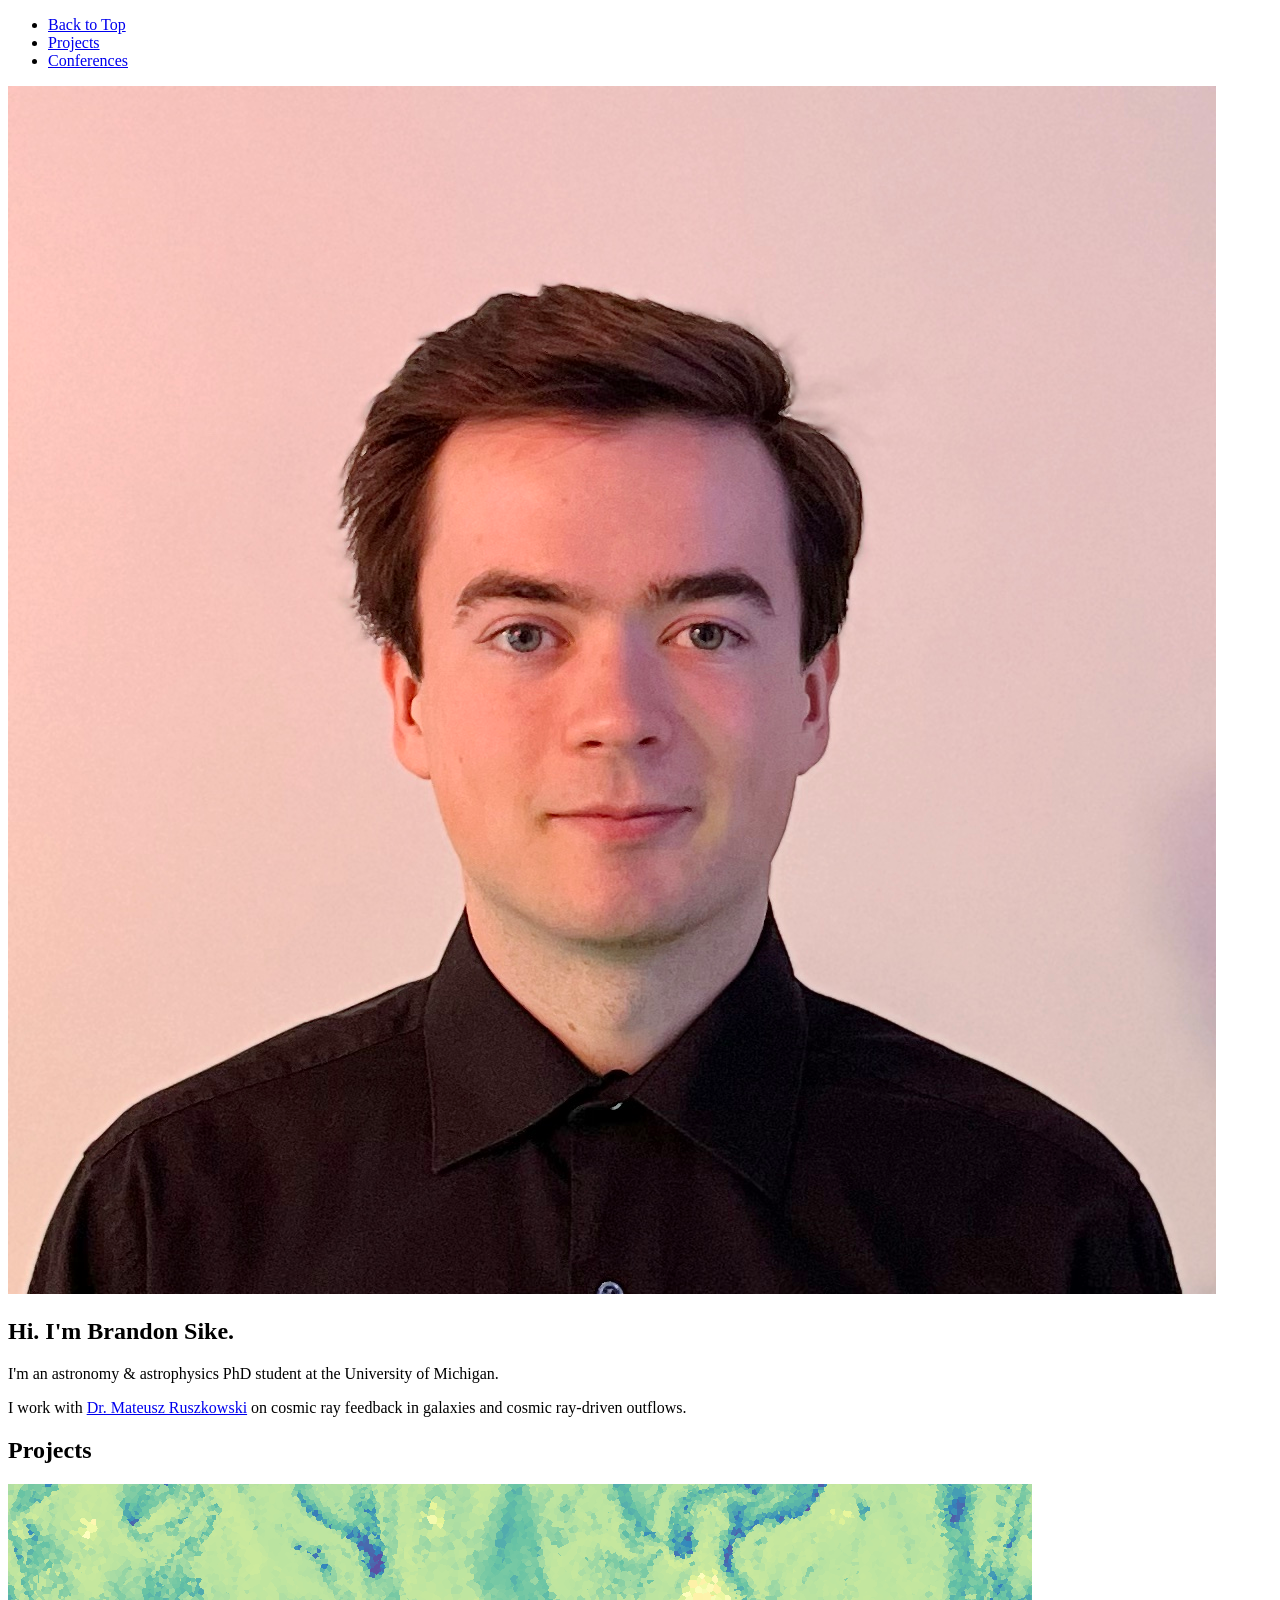
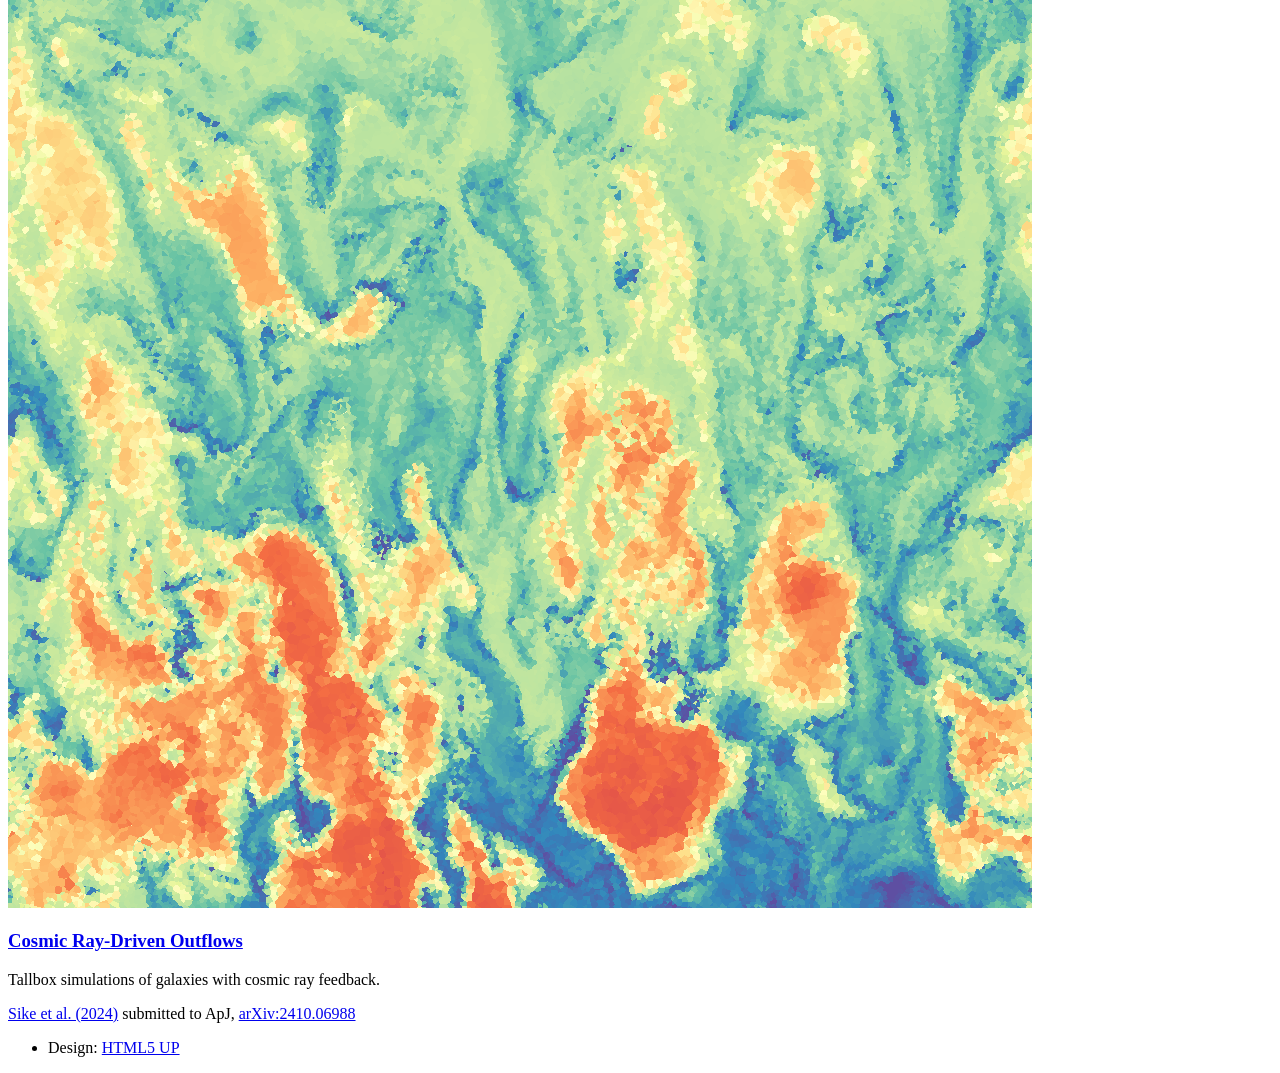
==== commit dbb377f0: "Update papers to projects." ====
--- a/index.html
+++ b/index.html
@@ -18,7 +18,7 @@
 				<ul class="container">
 					<li><a href="#top">Back to Top</a></li>
 					<!--<li><a href="#work">Work</a></li>-->
-					<li><a href="#papers">Papers</a></li>
+					<li><a href="#projects">Projects</a></li>
 					<li><a href="/conferences/index.html">Conferences</a></li>
 				</ul>
 			</nav>
@@ -81,11 +81,10 @@
 			-->
 
 		<!-- Portfolio -->
-			<article id="papers" class="wrapper style3">
+			<article id="projects" class="wrapper style3">
 				<div class="container">
 					<header>
-						<h2>Here's some of my work.</h2>
-						<p>My papers will go here :).</p>
+						<h2>Projects</h2>
 					</header>
 					<div class="row">
 						<div class="col-4 col-6-medium col-12-small">
@@ -93,6 +92,7 @@
 								<a href="#" class="image featured"><img src="images/outflow_example.png" alt="Temperature slice from simulations." /></a>
 								<h3><a href="/projects/tallbox">Cosmic Ray-Driven Outflows</a></h3>
 								<p>Tallbox simulations of galaxies with cosmic ray feedback.</p>
+								<a href="https://ui.adsabs.harvard.edu/abs/arXiv:2410.06988">Sike et al. (2024)</a> submitted to ApJ,
 								<a href="https://arxiv.org/abs/2410.06988">arXiv:2410.06988</a>
 							</article>
 						</div>
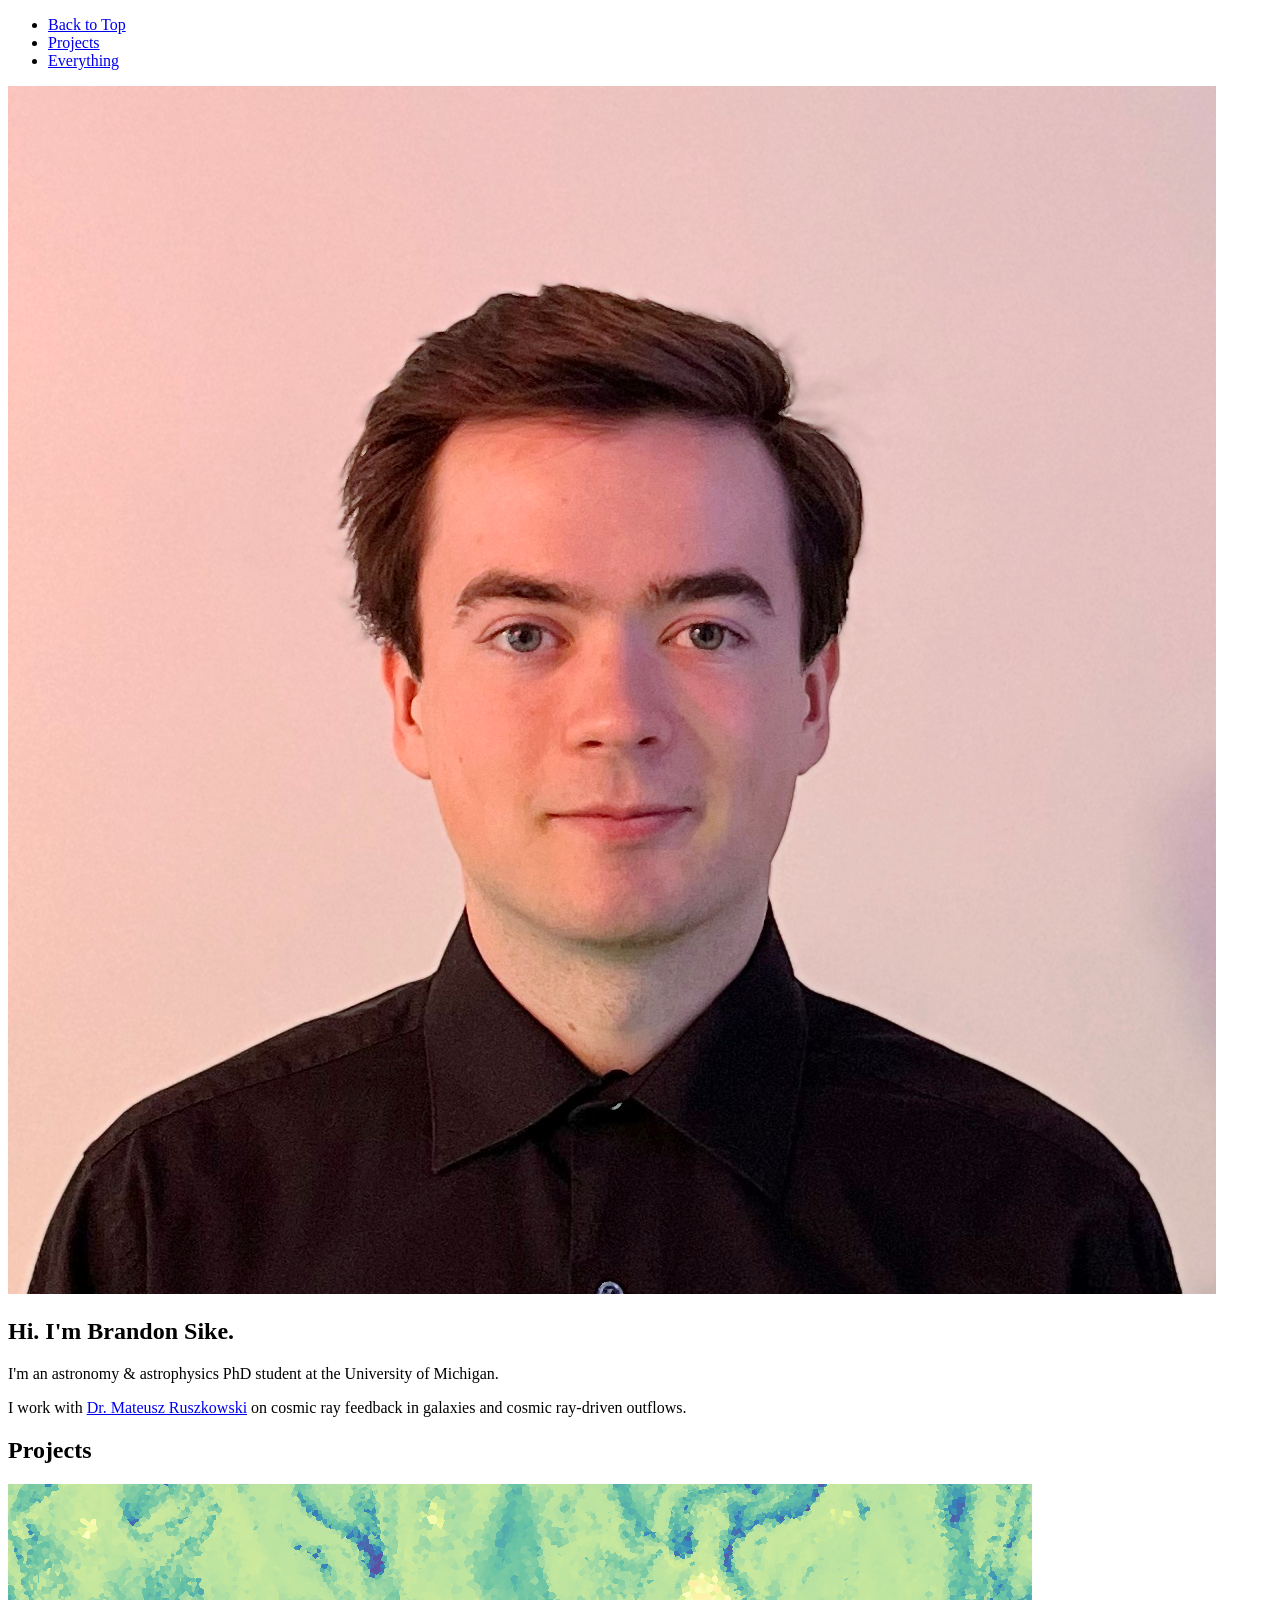
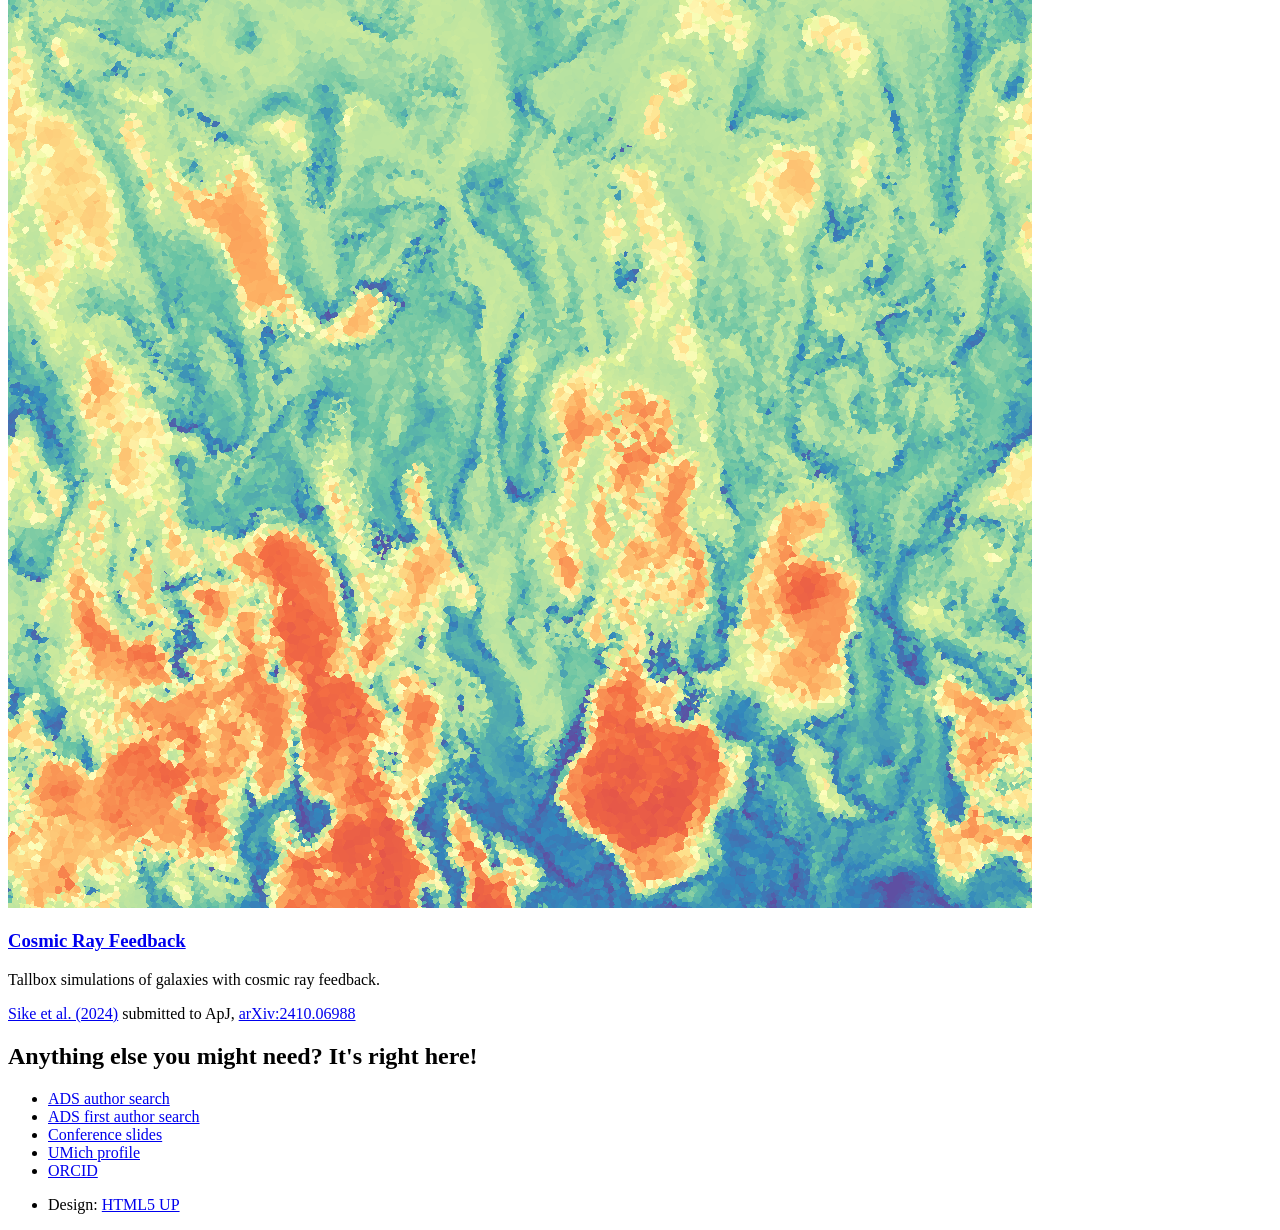
==== commit 57c4c02b: "Update landing page with ads search." ====
--- a/index.html
+++ b/index.html
@@ -19,7 +19,7 @@
 					<li><a href="#top">Back to Top</a></li>
 					<!--<li><a href="#work">Work</a></li>-->
 					<li><a href="#projects">Projects</a></li>
-					<li><a href="/conferences/index.html">Conferences</a></li>
+					<li><a href="#everything">Everything</a></li>
 				</ul>
 			</nav>
 
@@ -90,7 +90,7 @@
 						<div class="col-4 col-6-medium col-12-small">
 							<article class="box style2">
 								<a href="#" class="image featured"><img src="images/outflow_example.png" alt="Temperature slice from simulations." /></a>
-								<h3><a href="/projects/tallbox">Cosmic Ray-Driven Outflows</a></h3>
+								<h3><a href="/projects/tallbox">Cosmic Ray Feedback</a></h3>
 								<p>Tallbox simulations of galaxies with cosmic ray feedback.</p>
 								<a href="https://ui.adsabs.harvard.edu/abs/arXiv:2410.06988">Sike et al. (2024)</a> submitted to ApJ,
 								<a href="https://arxiv.org/abs/2410.06988">arXiv:2410.06988</a>
@@ -144,67 +144,25 @@
 			</article>
 
 		<!-- Contact -->
-<!--
-			<article id="contact" class="wrapper style4">
+			<article id="everything" class="wrapper style4">
 				<div class="container medium">
 					<header>
-						<h2>Have me make stuff for you.</h2>
-						<p>Ornare nulla proin odio consequat sapien vestibulum ipsum.</p>
+						<h2>Anything else you might need? It's right here!</h2>
 					</header>
 					<div class="row">
 						<div class="col-12">
-							<form method="post" action="#">
-								<div class="row">
-									<div class="col-6 col-12-small">
-										<input type="text" name="name" id="name" placeholder="Name" />
-									</div>
-									<div class="col-6 col-12-small">
-										<input type="text" name="email" id="email" placeholder="Email" />
-									</div>
-									<div class="col-12">
-										<input type="text" name="subject" id="subject" placeholder="Subject" />
-									</div>
-									<div class="col-12">
-										<textarea name="message" id="message" placeholder="Message"></textarea>
-									</div>
-									<div class="col-12">
-										<ul class="actions">
-											<li><input type="submit" value="Send Message" /></li>
-											<li><input type="reset" value="Clear Form" class="alt" /></li>
-										</ul>
-									</div>
-								</div>
-							</form>
-						</div>
-						<div class="col-12">
-							<hr />
-							<h3>Find me on ...</h3>
 							<ul class="social">
-								<li><a href="#" class="icon brands fa-twitter"><span class="label">Twitter</span></a></li>
-								<li><a href="#" class="icon brands fa-facebook-f"><span class="label">Facebook</span></a></li>
-								<li><a href="#" class="icon brands fa-dribbble"><span class="label">Dribbble</span></a></li>
-								<li><a href="#" class="icon brands fa-linkedin-in"><span class="label">LinkedIn</span></a></li>
-								<li><a href="#" class="icon brands fa-tumblr"><span class="label">Tumblr</span></a></li>
-								<li><a href="#" class="icon brands fa-google-plus"><span class="label">Google+</span></a></li>
-								<li><a href="#" class="icon brands fa-github"><span class="label">Github</span></a></li>
-								<!- -
-								<li><a href="#" class="icon solid fa-rss"><span>RSS</span></a></li>
-								<li><a href="#" class="icon brands fa-instagram"><span>Instagram</span></a></li>
-								<li><a href="#" class="icon brands fa-foursquare"><span>Foursquare</span></a></li>
-								<li><a href="#" class="icon brands fa-skype"><span>Skype</span></a></li>
-								<li><a href="#" class="icon brands fa-soundcloud"><span>Soundcloud</span></a></li>
-								<li><a href="#" class="icon brands fa-youtube"><span>YouTube</span></a></li>
-								<li><a href="#" class="icon brands fa-blogger"><span>Blogger</span></a></li>
-								<li><a href="#" class="icon brands fa-flickr"><span>Flickr</span></a></li>
-								<li><a href="#" class="icon brands fa-vimeo"><span>Vimeo</span></a></li>
-								- ->
+								<li><a href="https://ui.adsabs.harvard.edu/search/q=author%3A%22Sike%2C%20Brandon%22&sort=date%20desc%2C%20bibcode%20desc&p_=0">ADS author search</a></li>
+								<li><a href="https://ui.adsabs.harvard.edu/search/q=first_author%3A%22Sike%2C%20Brandon%22&sort=date%20desc%2C%20bibcode%20desc&p_=0">ADS first author search</a></li>
+								<li><a href="/conferences/index.html">Conference slides</a></li>
+								<li><a href="https://lsa.umich.edu/astro/people/graduate-students/bsike.html">UMich profile</a></li>
+								<li><a href="https://orcid.org/0009-0008-1788-4355">ORCID</a></li>
 							</ul>
-							<hr />
 						</div>
 					</div>
 				</div>
 			</article>
--->
+
 	<footer>
 		<ul id="copyright">
 			<!--<li>&copy; Brandon Sike. All rights reserved.</li>-->
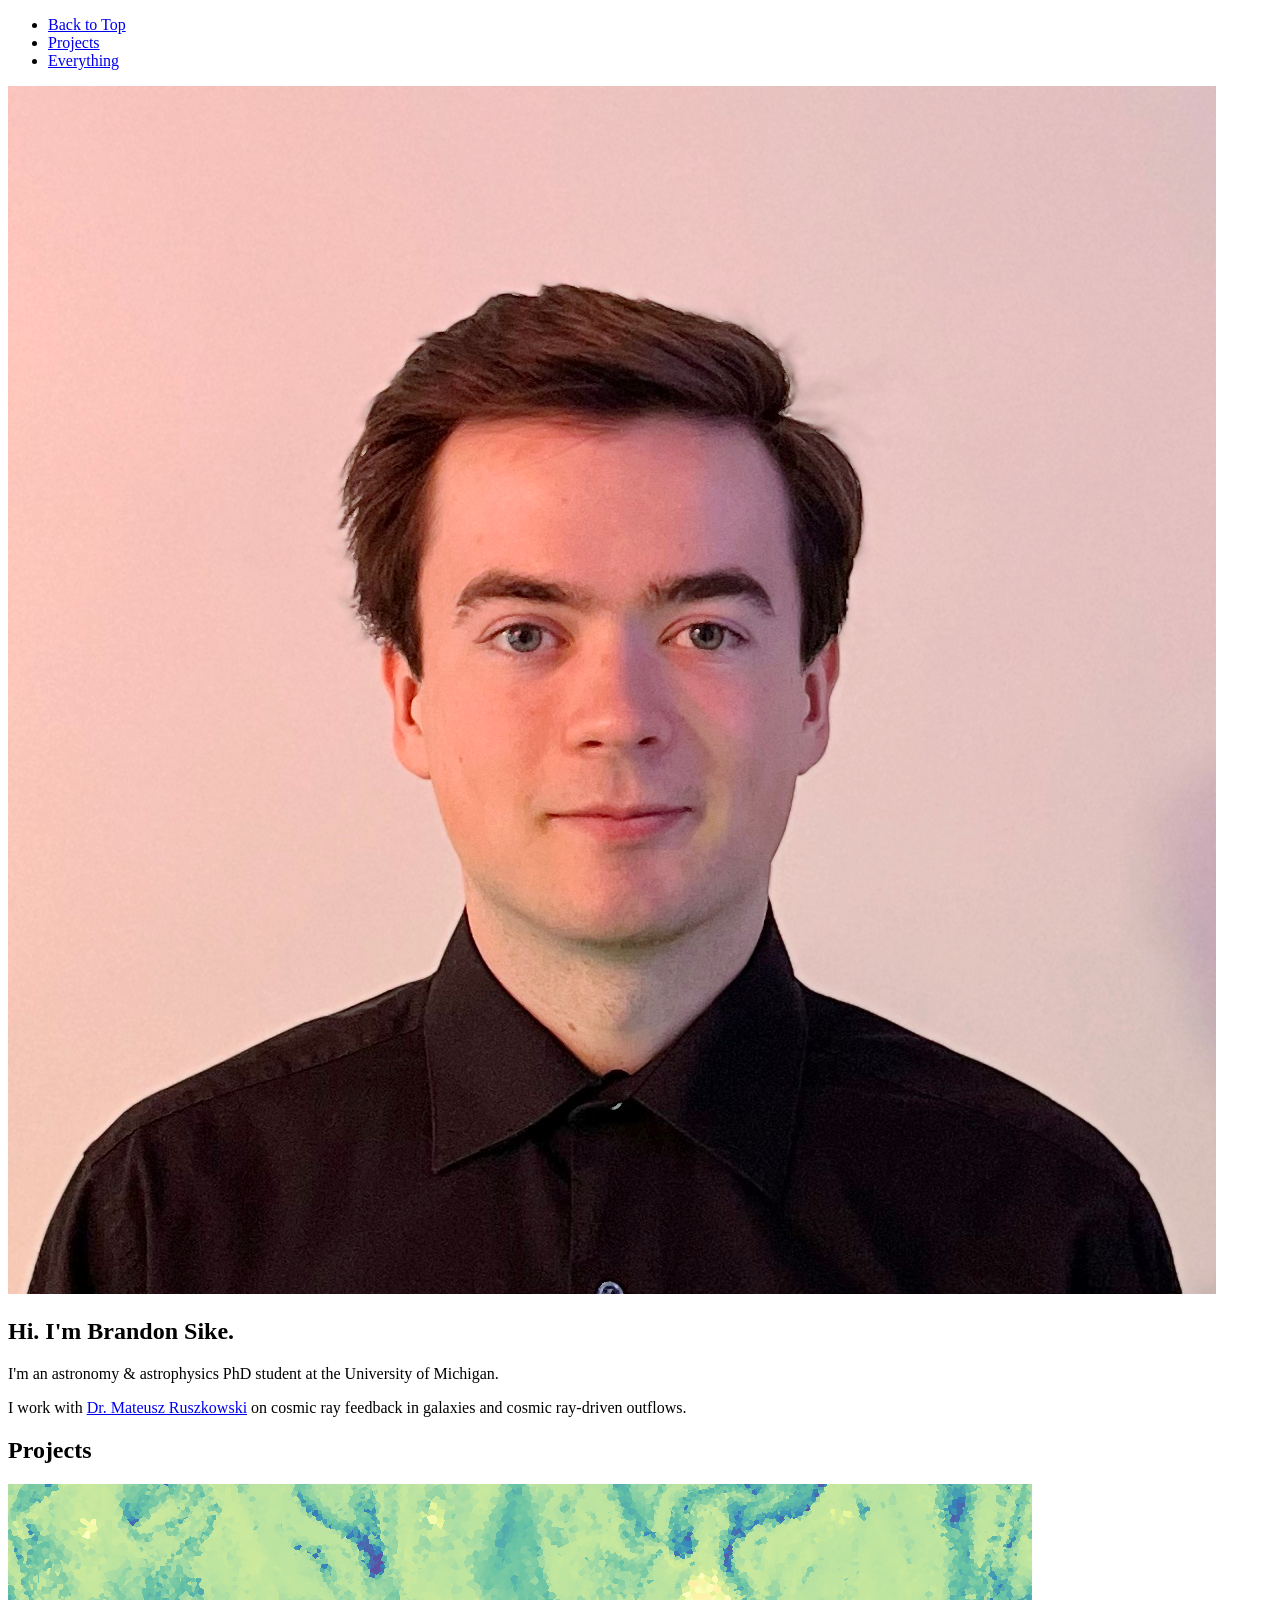
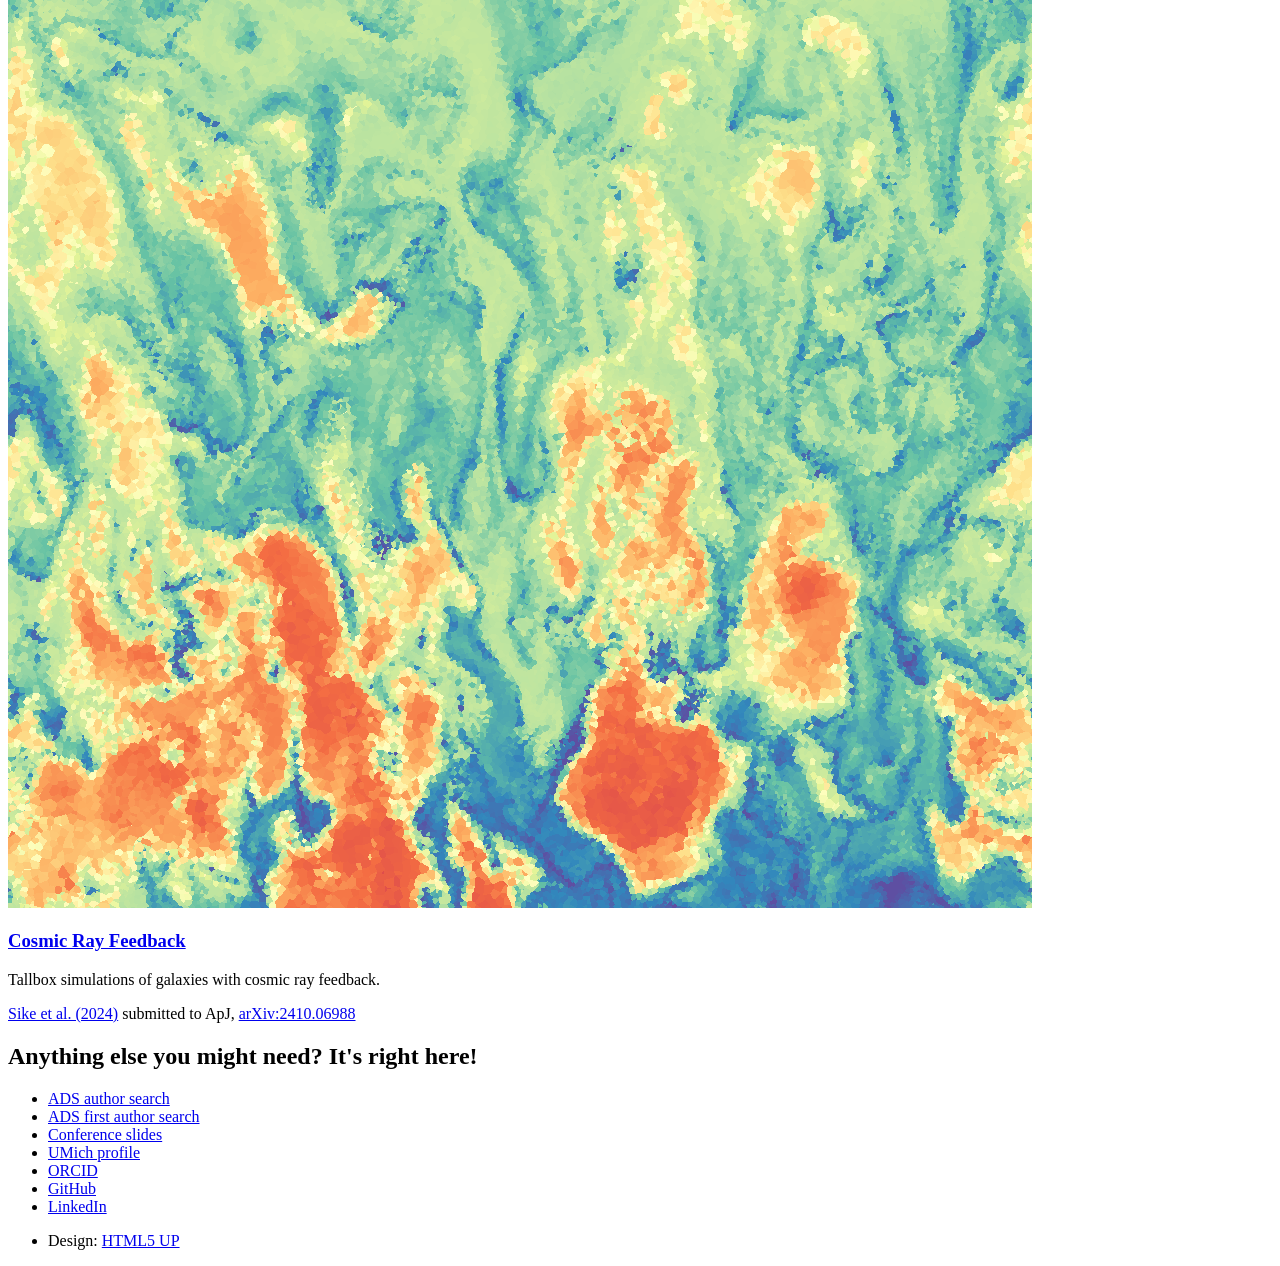
==== commit f17b9187: "Fix everything listing." ====
--- a/index.html
+++ b/index.html
@@ -151,12 +151,14 @@
 					</header>
 					<div class="row">
 						<div class="col-12">
-							<ul class="social">
+							<ul>
 								<li><a href="https://ui.adsabs.harvard.edu/search/q=author%3A%22Sike%2C%20Brandon%22&sort=date%20desc%2C%20bibcode%20desc&p_=0">ADS author search</a></li>
 								<li><a href="https://ui.adsabs.harvard.edu/search/q=first_author%3A%22Sike%2C%20Brandon%22&sort=date%20desc%2C%20bibcode%20desc&p_=0">ADS first author search</a></li>
 								<li><a href="/conferences/index.html">Conference slides</a></li>
 								<li><a href="https://lsa.umich.edu/astro/people/graduate-students/bsike.html">UMich profile</a></li>
 								<li><a href="https://orcid.org/0009-0008-1788-4355">ORCID</a></li>
+								<li><a href="https://github.com/bsike">GitHub</a></li>
+								<li><a href="https://www.linkedin.com/in/brandon-sike-4b48ab266">LinkedIn</a></li>
 							</ul>
 						</div>
 					</div>
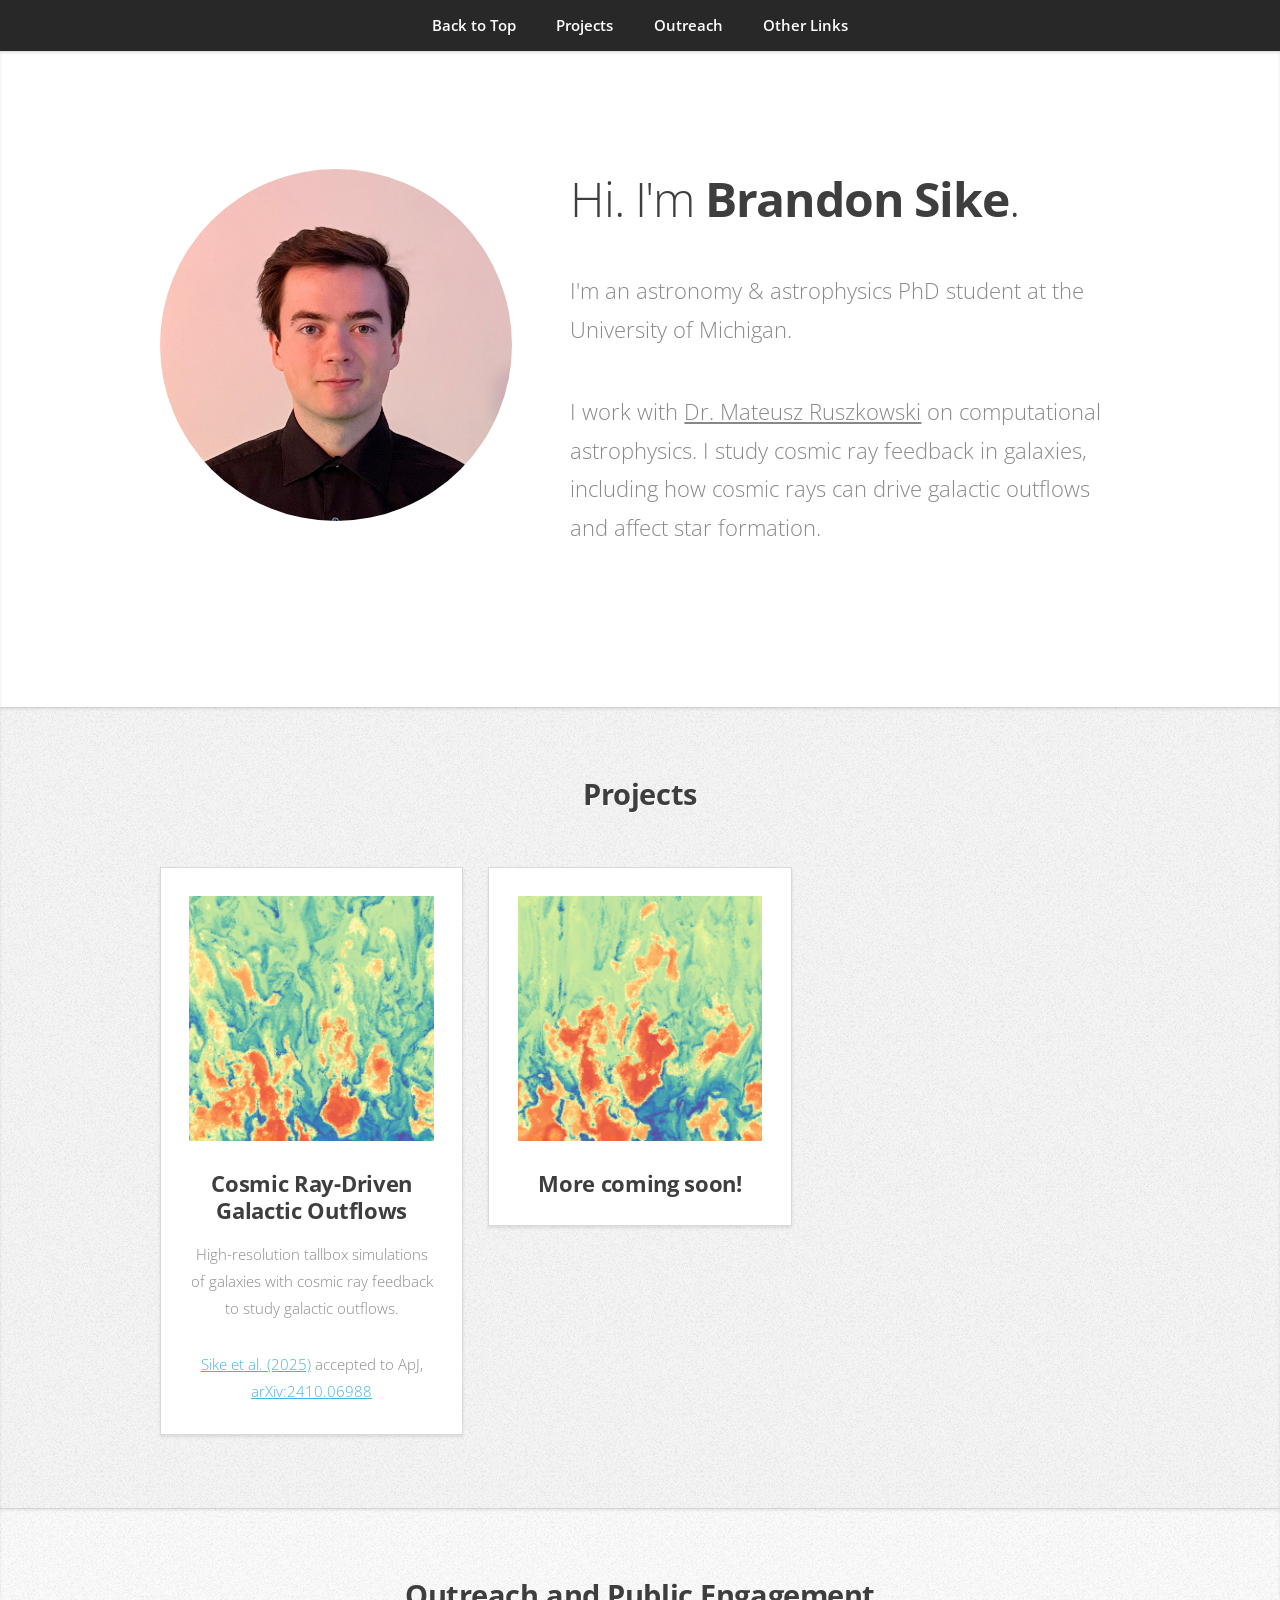
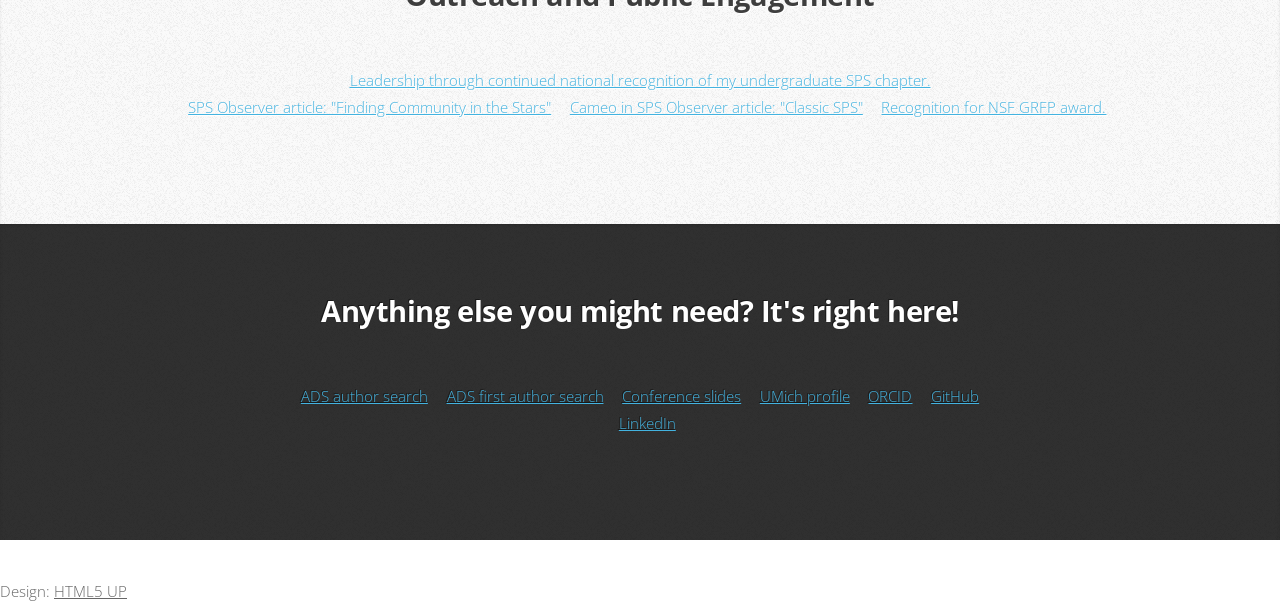
==== commit c1050126: "Update projects, add outreach section." ====
--- a/index.html
+++ b/index.html
@@ -17,9 +17,9 @@
 			<nav id="nav">
 				<ul class="container">
 					<li><a href="#top">Back to Top</a></li>
-					<!--<li><a href="#work">Work</a></li>-->
 					<li><a href="#projects">Projects</a></li>
-					<li><a href="#everything">Everything</a></li>
+					<li><a href="#outreach">Outreach</a></li>
+					<li><a href="#other-links">Other Links</a></li>
 				</ul>
 			</nav>
 
@@ -35,52 +35,15 @@
 								<h1>Hi. I'm <strong>Brandon Sike</strong>.</h1>
 							</header>
 							<p>I'm an astronomy & astrophysics PhD student at the University of Michigan.</p>
-							<p>I work with <a href="https://lsa.umich.edu/astro/people/core-faculty/mateuszr.html">Dr. Mateusz Ruszkowski</a> on cosmic ray feedback in galaxies and cosmic ray-driven outflows.</p>
+							<p>I work with <a href="https://lsa.umich.edu/astro/people/core-faculty/mateuszr.html">Dr. Mateusz Ruszkowski</a>
+								 on computational astrophysics. I study cosmic ray feedback in galaxies, including how cosmic rays can
+								 drive galactic outflows and affect star formation.</p>
 						</div>
 					</div>
 				</div>
 			</article>
 
-		<!-- Work -->
-		 <!--
-			<article id="work" class="wrapper style2">
-				<div class="container">
-					<header>
-						<h2>This website is a work in progress.</h2>
-						<p>And so is my career (first year grad student btw). Here's where I will put all the things I do.</p>
-					</header>
-					<div class="row aln-center">
-						<div class="col-4 col-6-medium col-12-small">
-							<section class="box style1">
-								<span class="icon featured fa-comments"></span>
-								<h3>Cosmic Ray Feedback in Galaxies</h3>
-								<p>Ornare nulla proin odio consequat sapien vestibulum ipsum primis sed amet consequat lorem dolore.</p>
-							</section>
-						</div>
-						<div class="col-4 col-6-medium col-12-small">
-							<section class="box style1">
-								<span class="icon solid featured fa-camera-retro"></span>
-								<h3>Cosmic Ray-Driven Outflows</h3>
-								<p>Ornare nulla proin odio consequat sapien vestibulum ipsum primis sed amet consequat lorem dolore.</p>
-							</section>
-						</div>
-						<div class="col-4 col-6-medium col-12-small">
-							<section class="box style1">
-								<span class="icon featured fa-thumbs-up"></span>
-								<h3>Galaxy Cluster Mergers</h3>
-								<p>Ornare nulla proin odio consequat sapien vestibulum ipsum primis sed amet consequat lorem dolore.</p>
-							</section>
-						</div>
-					</div>
-					<footer>
-						<p>Lorem ipsum dolor sit sapien vestibulum ipsum primis?</p>
-						<a href="#portfolio" class="button large scrolly">See some of my recent work</a>
-					</footer>
-				</div>
-			</article>
-			-->
-
-		<!-- Portfolio -->
+		<!-- Projects -->
 			<article id="projects" class="wrapper style3">
 				<div class="container">
 					<header>
@@ -88,70 +51,51 @@
 					</header>
 					<div class="row">
 						<div class="col-4 col-6-medium col-12-small">
-							<article class="box style2">
-								<a href="#" class="image featured"><img src="images/outflow_example.png" alt="Temperature slice from simulations." /></a>
-								<h3><a href="/projects/tallbox">Cosmic Ray Feedback</a></h3>
-								<p>Tallbox simulations of galaxies with cosmic ray feedback.</p>
-								<a href="https://ui.adsabs.harvard.edu/abs/arXiv:2410.06988">Sike et al. (2024)</a> submitted to ApJ,
+							<article class="box style3">
+								<a href="/projects/outflows" class="image featured"><img src="images/outflow_example.png" alt="Temperature slice from simulations." /></a>
+								<h3><a href="/projects/outflows">Cosmic Ray-Driven Galactic Outflows</a></h3>
+								<p>High-resolution tallbox simulations of galaxies with cosmic ray feedback to study galactic outflows.</p>
+								<a href="https://ui.adsabs.harvard.edu/abs/arXiv:2410.06988">Sike et al. (2025)</a> accepted to ApJ,
 								<a href="https://arxiv.org/abs/2410.06988">arXiv:2410.06988</a>
 							</article>
 						</div>
-						<!--
 						<div class="col-4 col-6-medium col-12-small">
-							<article class="box style2">
-								<a href="#" class="image featured"><img src="images/pic02.jpg" alt="" /></a>
-								<h3><a href="#">Galaxy Cluster Mergers</a></h3>
-								<p>Isolated simulations and in cosmological simulations.</p>
+							<article class="box style3">
+								<a class="image featured"><img src="images/sim_image.png" alt="Temperature slice from simulations." /></a>
+								<h3>More coming soon!</h3>
 							</article>
 						</div>
-						<div class="col-4 col-6-medium col-12-small">
-							<article class="box style2">
-								<a href="#" class="image featured"><img src="images/pic03.jpg" alt="" /></a>
-								<h3><a href="#">Lorem ipsum</a></h3>
-								<p>Ornare nulla proin odio consequat.</p>
-							</article>
-						</div>
-						<div class="col-4 col-6-medium col-12-small">
-							<article class="box style2">
-								<a href="#" class="image featured"><img src="images/pic04.jpg" alt="" /></a>
-								<h3><a href="#">Tempus dolore</a></h3>
-								<p>Ornare nulla proin odio consequat.</p>
-							</article>
-						</div>
-						<div class="col-4 col-6-medium col-12-small">
-							<article class="box style2">
-								<a href="#" class="image featured"><img src="images/pic05.jpg" alt="" /></a>
-								<h3><a href="#">Feugiat aliquam</a></h3>
-								<p>Ornare nulla proin odio consequat.</p>
-							</article>
-						</div>
-						<div class="col-4 col-6-medium col-12-small">
-							<article class="box style2">
-								<a href="#" class="image featured"><img src="images/pic06.jpg" alt="" /></a>
-								<h3><a href="#">Sed amet ornare</a></h3>
-								<p>Ornare nulla proin odio consequat.</p>
-							</article>
-						</div>
-						-->
 					</div>
-					<!--
-					<footer>
-						<p>End page?</p>
-						<!- - <a href="#contact" class="button large scrolly">Get in touch with me</a> - ->
-					</footer>
-					-->
 				</div>
 			</article>
 
-		<!-- Contact -->
-			<article id="everything" class="wrapper style4">
+		<!-- Outreach -->
+			<article id="outreach" class="wrapper style2">
+				<div class="container">
+					<header>
+						<h2>Outreach and Public Engagement</h2>
+					</header>
+					<div class="row">
+						<div class="col-12">
+							<ul class="actions">
+								<li><a href="https://nsm.utdallas.edu/sps-10th-national-distinction/">Leadership through continued national recognition of my undergraduate SPS chapter.</a></li>
+								<li><a href="https://students.aip.org/observer/finding-community-in-the-stars">SPS Observer article: "Finding Community in the Stars"</a></li>
+								<li><a href="https://students.aip.org/observer/classic-sps">Cameo in SPS Observer article: "Classic SPS"</a></li>
+								<li><a href="https://lsa.umich.edu/astro/news-events/all-news/search-news/nsf-graduate-research-fellowship-awardee.html">Recognition for NSF GRFP award.</a></li>
+						</div>
+					</div>
+				</div>
+			</article>
+
+		<!-- links -->
+			<article id="other-links" class="wrapper style4">
 				<div class="container medium">
 					<header>
 						<h2>Anything else you might need? It's right here!</h2>
 					</header>
 					<div class="row">
 						<div class="col-12">
-							<ul>
+							<ul class="actions">
 								<li><a href="https://ui.adsabs.harvard.edu/search/q=author%3A%22Sike%2C%20Brandon%22&sort=date%20desc%2C%20bibcode%20desc&p_=0">ADS author search</a></li>
 								<li><a href="https://ui.adsabs.harvard.edu/search/q=first_author%3A%22Sike%2C%20Brandon%22&sort=date%20desc%2C%20bibcode%20desc&p_=0">ADS first author search</a></li>
 								<li><a href="/conferences/index.html">Conference slides</a></li>
--- a/assets/css/main.css
+++ b/assets/css/main.css
@@ -2442,4 +2442,20 @@
 						margin-top: 0;
 					}
 
-	}+	}
+
+/* Custom */
+
+.responsive-iframe {
+	width: 100%;
+	aspect-ratio: 4 / 3; /* Change to your desired ratio */
+	border: none;
+	display: block;
+}
+
+.my-caption {
+	font-size: 0.8em;
+	text-align: justify;
+	margin-top: 0.5em;
+	line-height: 1.2;
+}
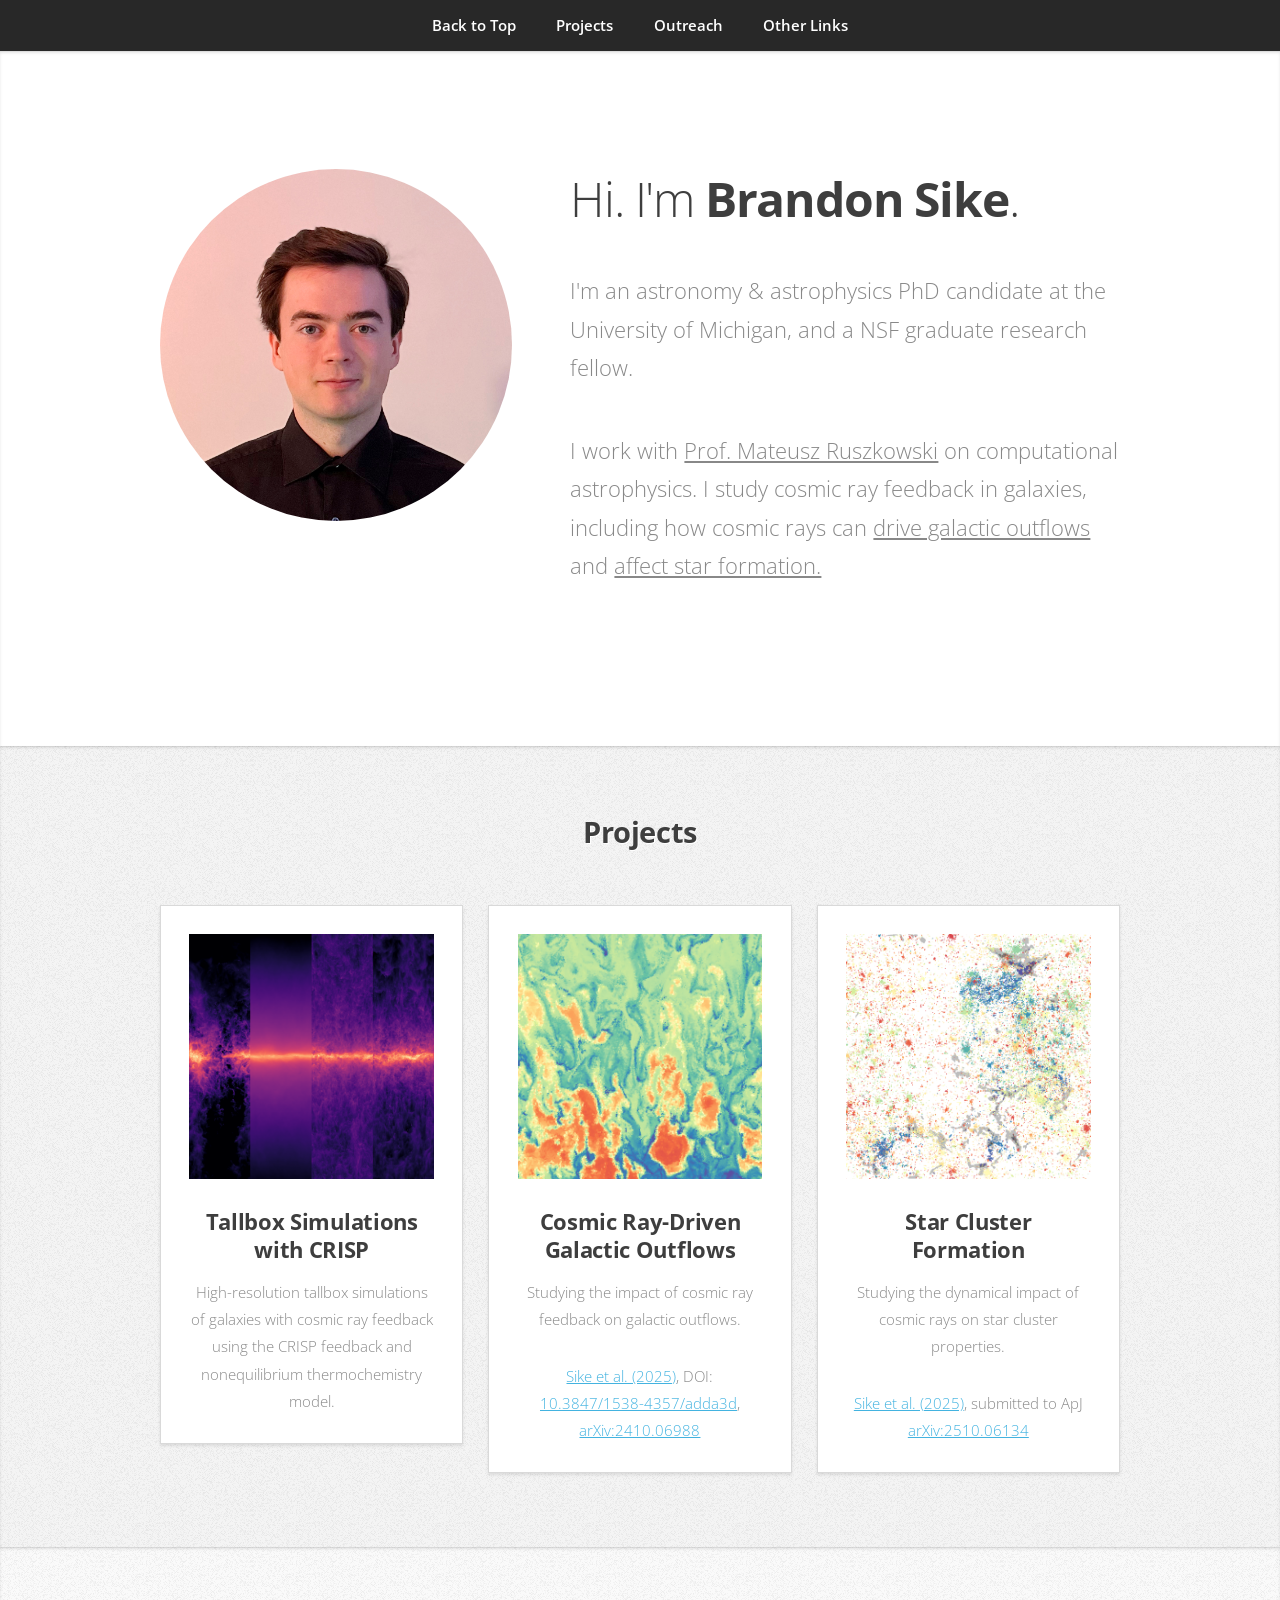
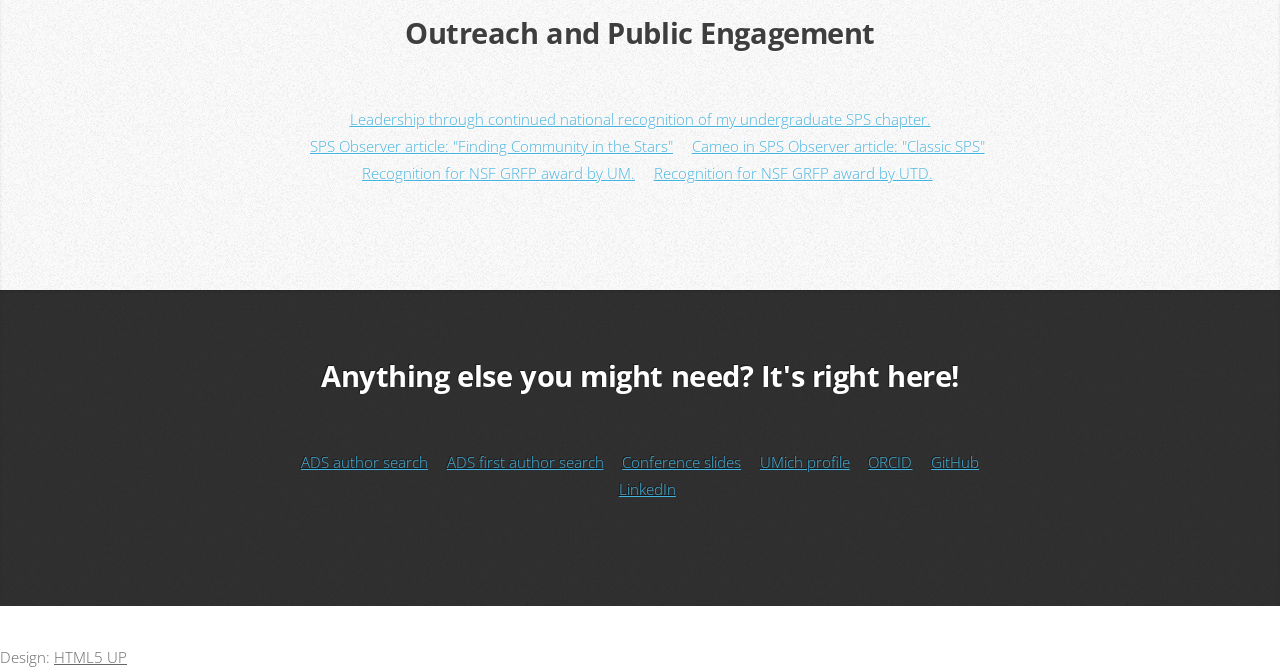
==== commit d2e21340: "Add star clusters section." ====
--- a/index.html
+++ b/index.html
@@ -34,10 +34,10 @@
 							<header>
 								<h1>Hi. I'm <strong>Brandon Sike</strong>.</h1>
 							</header>
-							<p>I'm an astronomy & astrophysics PhD student at the University of Michigan.</p>
-							<p>I work with <a href="https://lsa.umich.edu/astro/people/core-faculty/mateuszr.html">Dr. Mateusz Ruszkowski</a>
+							<p>I'm an astronomy & astrophysics PhD candidate at the University of Michigan, and a NSF graduate research fellow.</p>
+							<p>I work with <a href="https://lsa.umich.edu/astro/people/core-faculty/mateuszr.html">Prof. Mateusz Ruszkowski</a>
 								 on computational astrophysics. I study cosmic ray feedback in galaxies, including how cosmic rays can
-								 drive galactic outflows and affect star formation.</p>
+								 <a href="/projects/outflows">drive galactic outflows</a> and <a href="/projects/starclusters">affect star formation.</a></p>
 						</div>
 					</div>
 				</div>
@@ -52,17 +52,36 @@
 					<div class="row">
 						<div class="col-4 col-6-medium col-12-small">
 							<article class="box style3">
-								<a href="/projects/outflows" class="image featured"><img src="images/outflow_example.png" alt="Temperature slice from simulations." /></a>
+								<a href="/projects/tallbox" class="image featured"><img src="/images/proj_sidebyside.png" alt="Density projections from simulations." /></a>
+								<h3><a href="/projects/tallbox">Tallbox Simulations with CRISP</a></h3>
+								<p>
+									High-resolution tallbox simulations of galaxies with 
+									cosmic ray feedback using the CRISP feedback and 
+									nonequilibrium thermochemistry model.
+								</p>
+							</article>
+						</div>
+						<div class="col-4 col-6-medium col-12-small">
+							<article class="box style3">
+								<a href="/projects/outflows" class="image featured"><img src="/images/outflow_example.png" alt="Temperature slice from simulation." /></a>
 								<h3><a href="/projects/outflows">Cosmic Ray-Driven Galactic Outflows</a></h3>
-								<p>High-resolution tallbox simulations of galaxies with cosmic ray feedback to study galactic outflows.</p>
-								<a href="https://ui.adsabs.harvard.edu/abs/arXiv:2410.06988">Sike et al. (2025)</a> accepted to ApJ,
+								<p>
+									Studying the impact of cosmic ray feedback on galactic outflows.
+								</p>
+								<a href="https://ui.adsabs.harvard.edu/abs/2025ApJ...987..204S/abstract">Sike et al. (2025)</a>,
+								DOI: <a href="https://doi.org/10.3847/1538-4357/adda3d">10.3847/1538-4357/adda3d</a>,
 								<a href="https://arxiv.org/abs/2410.06988">arXiv:2410.06988</a>
 							</article>
 						</div>
 						<div class="col-4 col-6-medium col-12-small">
 							<article class="box style3">
-								<a class="image featured"><img src="images/sim_image.png" alt="Temperature slice from simulations." /></a>
-								<h3>More coming soon!</h3>
+								<a href="/projects/starclusters" class="image featured"><img src="/images/crnlin_stars.png" alt="Distribution of star particles from simulation." /></a>
+								<h3><a href="/projects/starclusters">Star Cluster Formation</a></h3>
+								<p>
+									Studying the dynamical impact of cosmic rays on star cluster properties.
+								</p>
+								<a href="https://ui.adsabs.harvard.edu/abs/2025arXiv251006134S/abstract">Sike et al. (2025)</a>, submitted to ApJ
+								<a href="https://arxiv.org/abs/2510.06134">arXiv:2510.06134</a>
 							</article>
 						</div>
 					</div>
@@ -81,7 +100,8 @@
 								<li><a href="https://nsm.utdallas.edu/sps-10th-national-distinction/">Leadership through continued national recognition of my undergraduate SPS chapter.</a></li>
 								<li><a href="https://students.aip.org/observer/finding-community-in-the-stars">SPS Observer article: "Finding Community in the Stars"</a></li>
 								<li><a href="https://students.aip.org/observer/classic-sps">Cameo in SPS Observer article: "Classic SPS"</a></li>
-								<li><a href="https://lsa.umich.edu/astro/news-events/all-news/search-news/nsf-graduate-research-fellowship-awardee.html">Recognition for NSF GRFP award.</a></li>
+								<li><a href="https://lsa.umich.edu/astro/news-events/all-news/search-news/nsf-graduate-research-fellowship-awardee.html">Recognition for NSF GRFP award by UM.</a></li>
+								<li><a href="https://news.utdallas.edu/students-teaching/nsf-graduate-research-fellowships-2025/">Recognition for NSF GRFP award by UTD.</a></li>
 						</div>
 					</div>
 				</div>
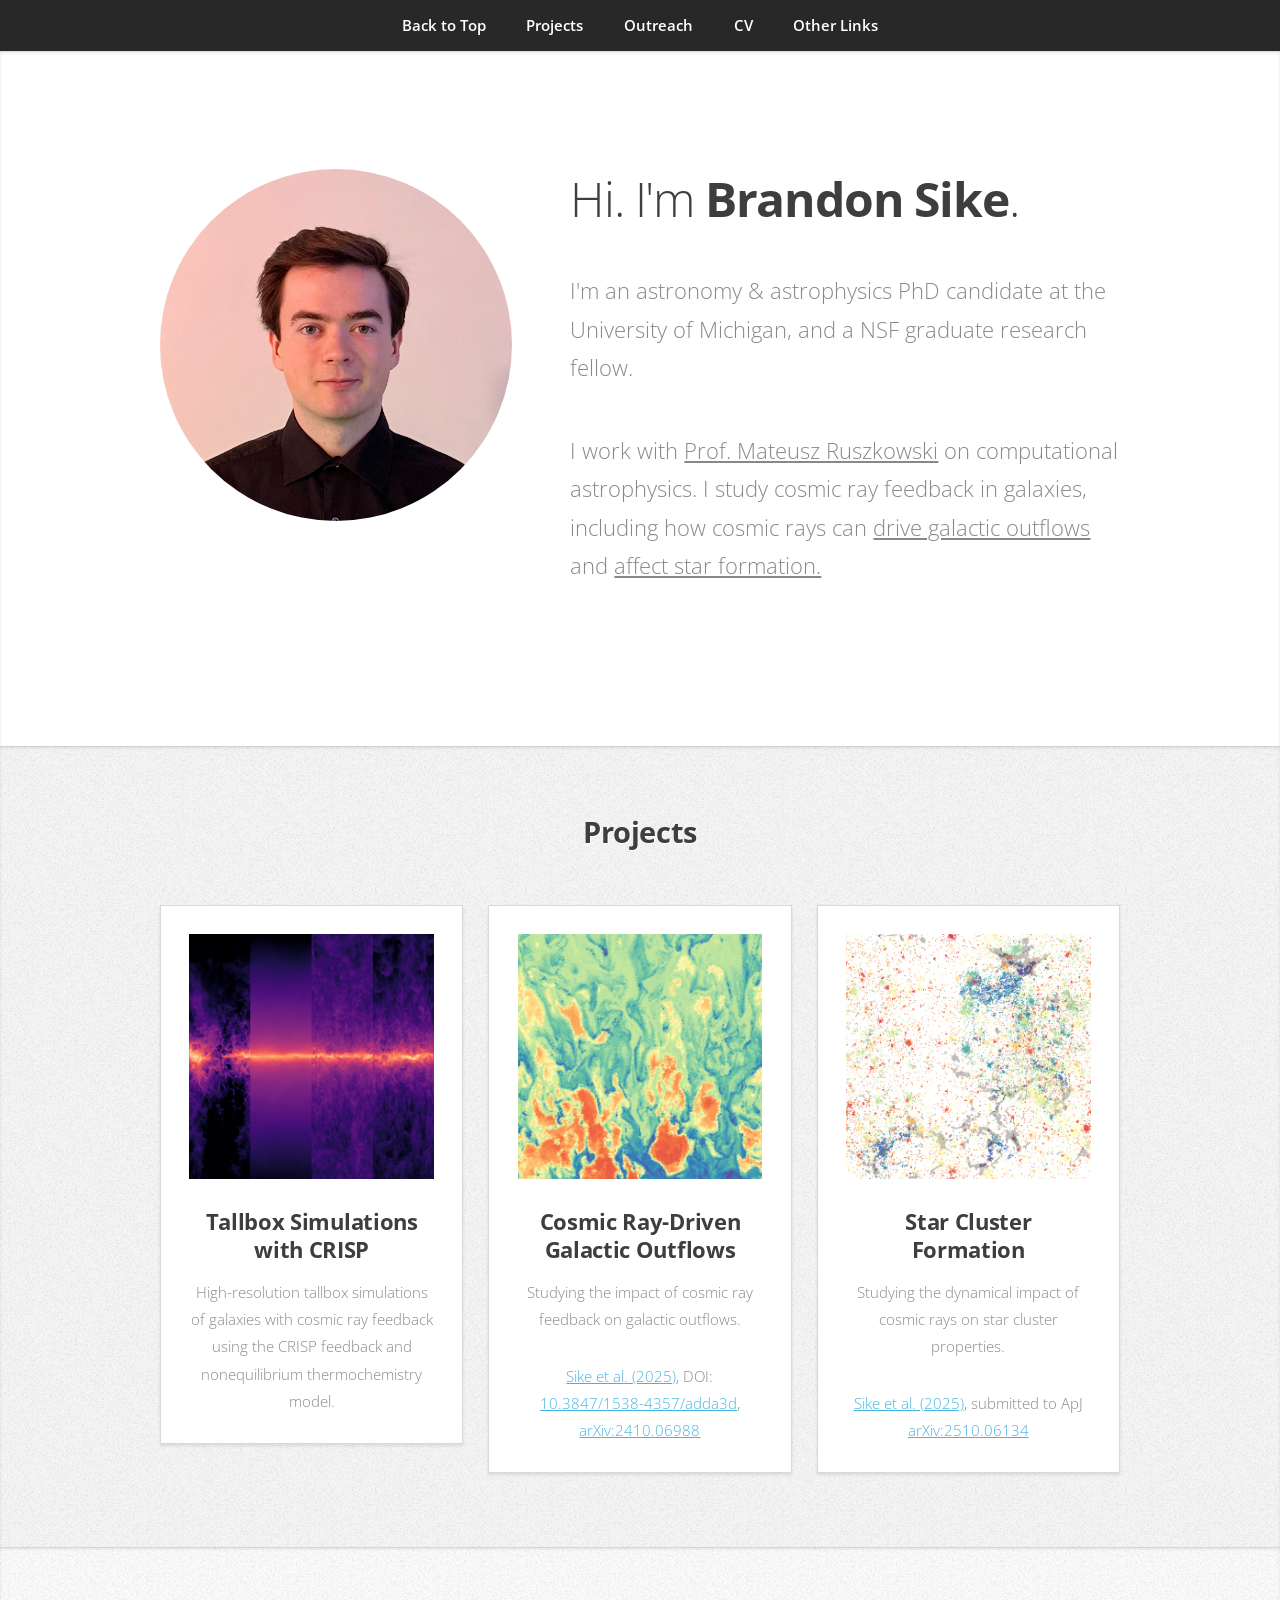
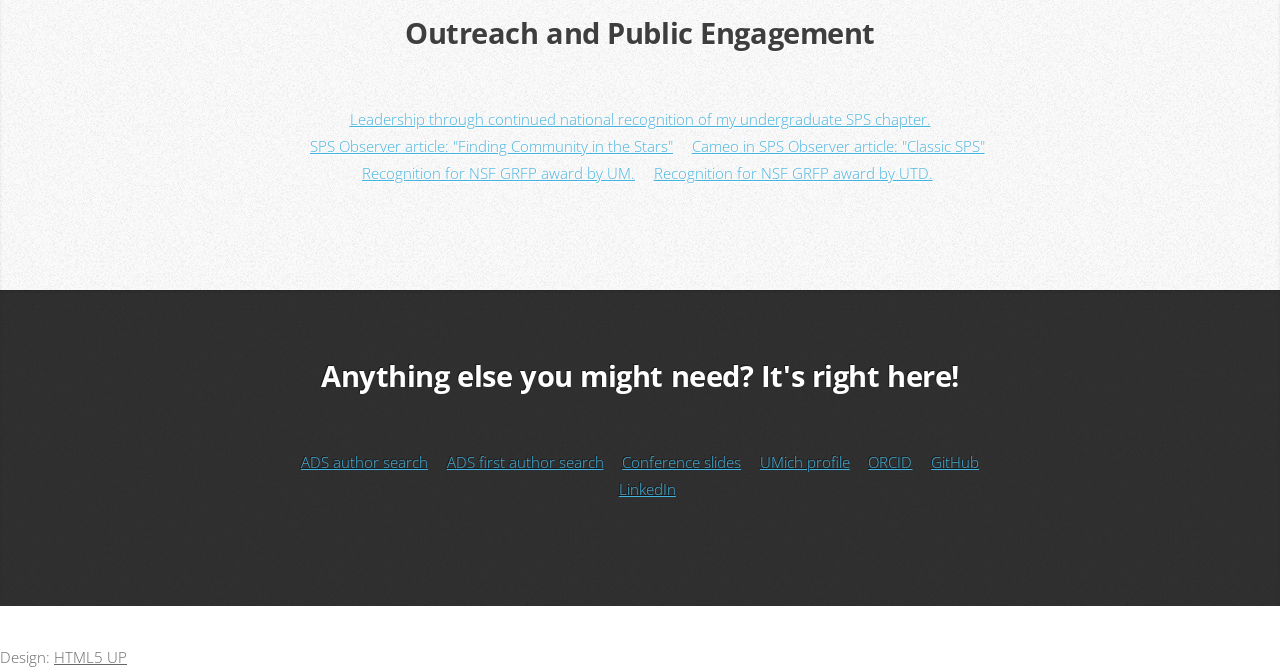
==== commit 24a6f03f: "Add CV to nav." ====
--- a/index.html
+++ b/index.html
@@ -19,6 +19,7 @@
 					<li><a href="#top">Back to Top</a></li>
 					<li><a href="#projects">Projects</a></li>
 					<li><a href="#outreach">Outreach</a></li>
+					<li><a href="/cv/cv_pdf.pdf">CV</a></li>
 					<li><a href="#other-links">Other Links</a></li>
 				</ul>
 			</nav>
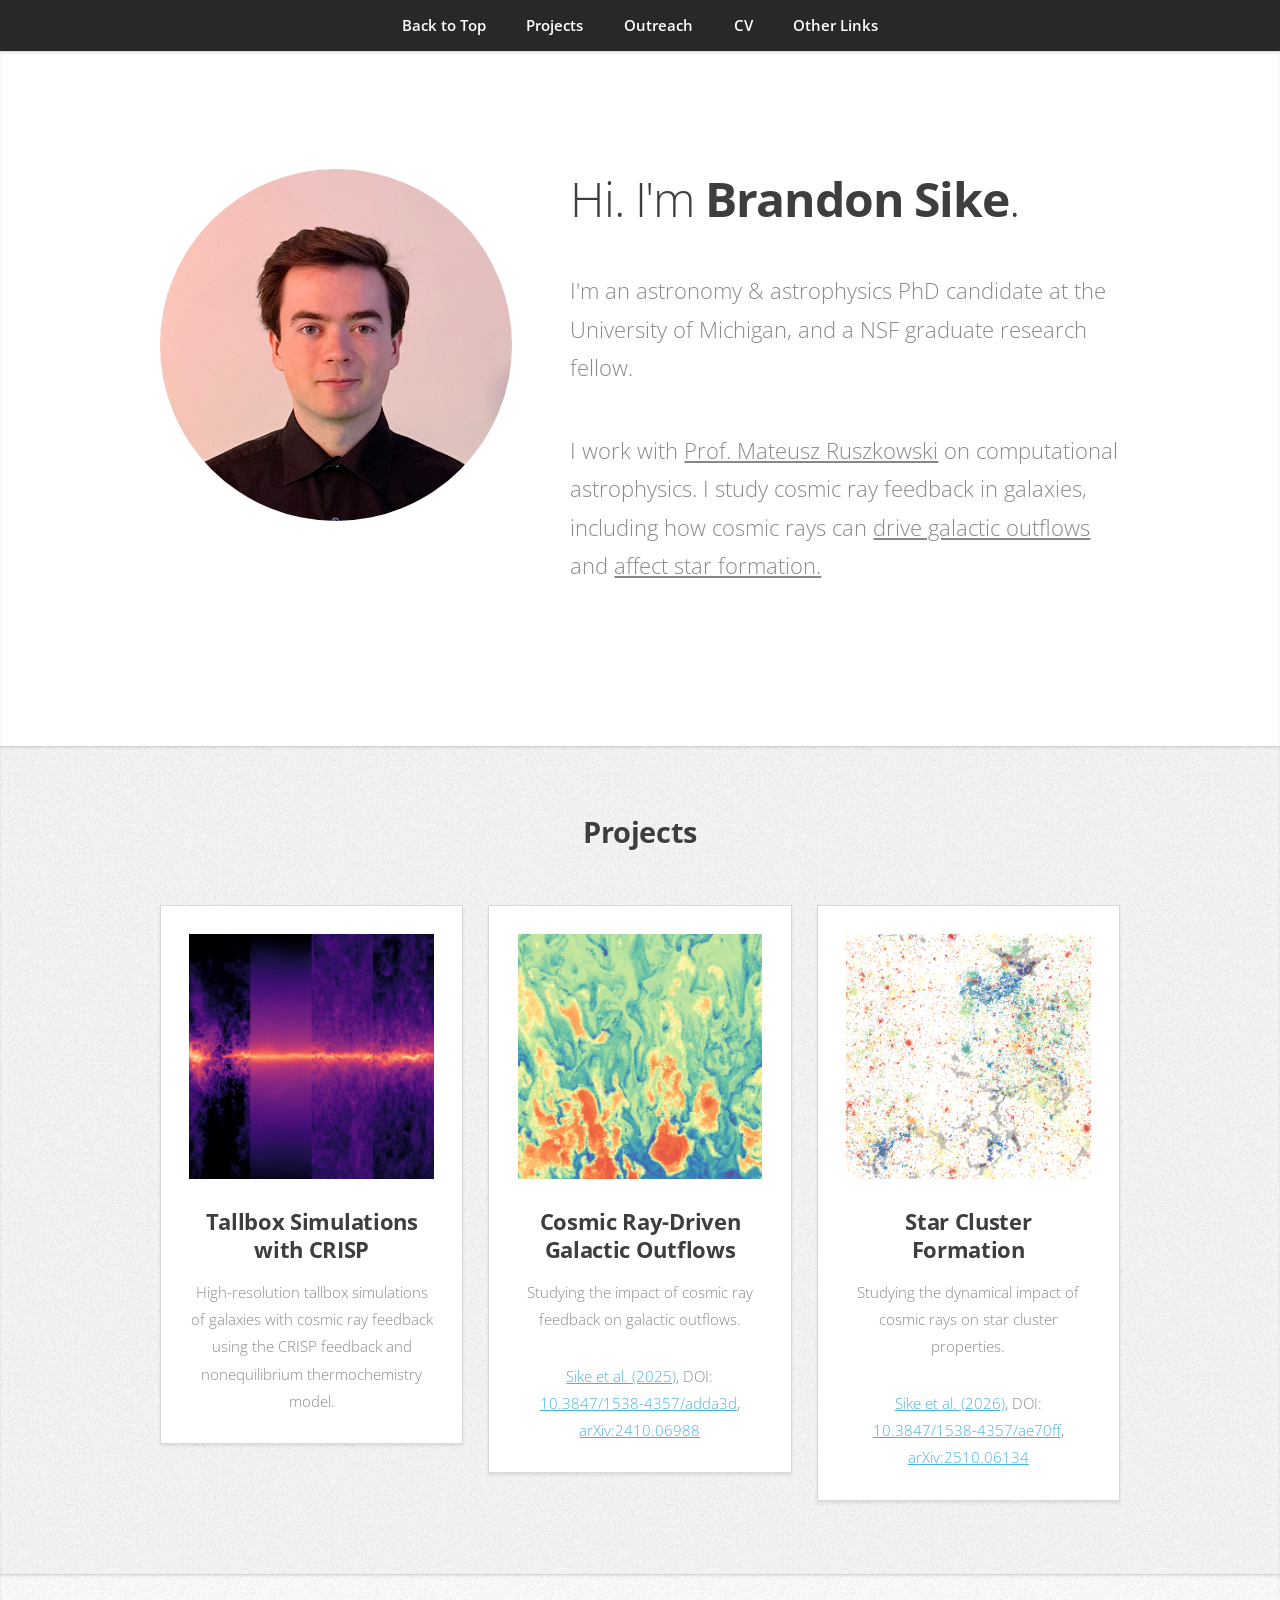
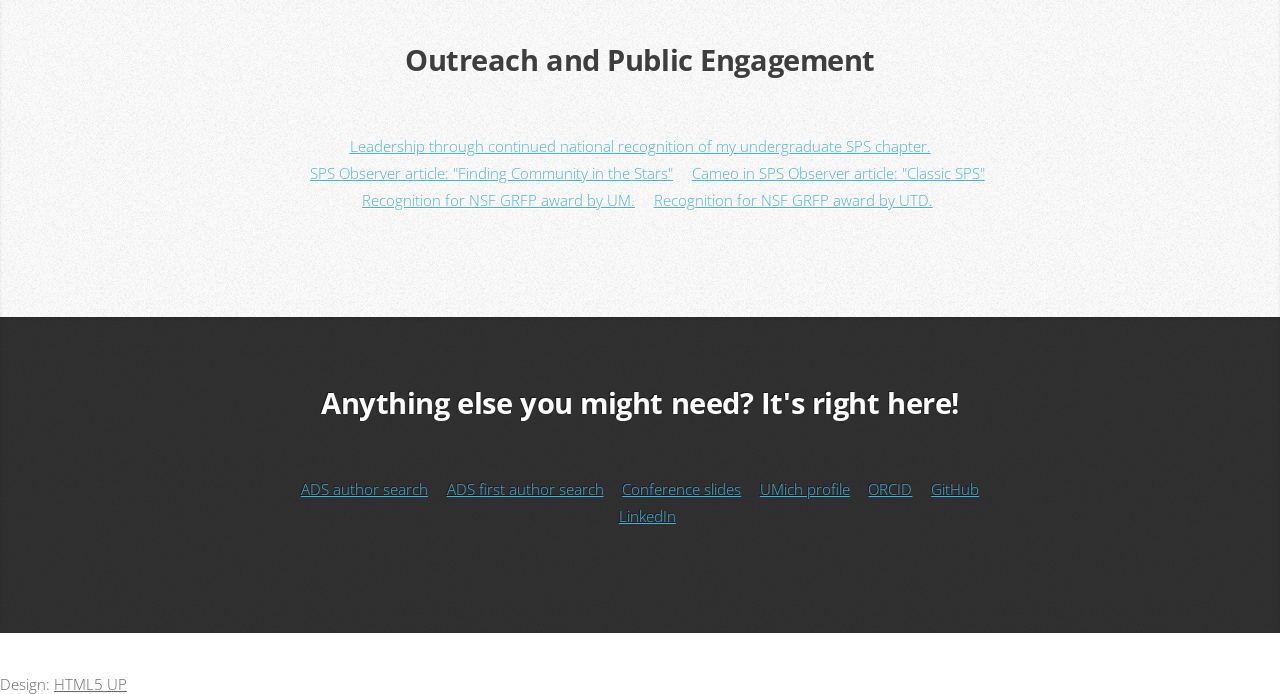
==== commit 709f948f: "Update star clusters and CV." ====
--- a/index.html
+++ b/index.html
@@ -81,7 +81,8 @@
 								<p>
 									Studying the dynamical impact of cosmic rays on star cluster properties.
 								</p>
-								<a href="https://ui.adsabs.harvard.edu/abs/2025arXiv251006134S/abstract">Sike et al. (2025)</a>, submitted to ApJ
+								<a href="https://ui.adsabs.harvard.edu/abs/2026ApJ..1004..236S/abstract">Sike et al. (2026)</a>,
+								DOI: <a href="http://doi.org/10.3847/1538-4357/ae70ff">10.3847/1538-4357/ae70ff</a>,
 								<a href="https://arxiv.org/abs/2510.06134">arXiv:2510.06134</a>
 							</article>
 						</div>
